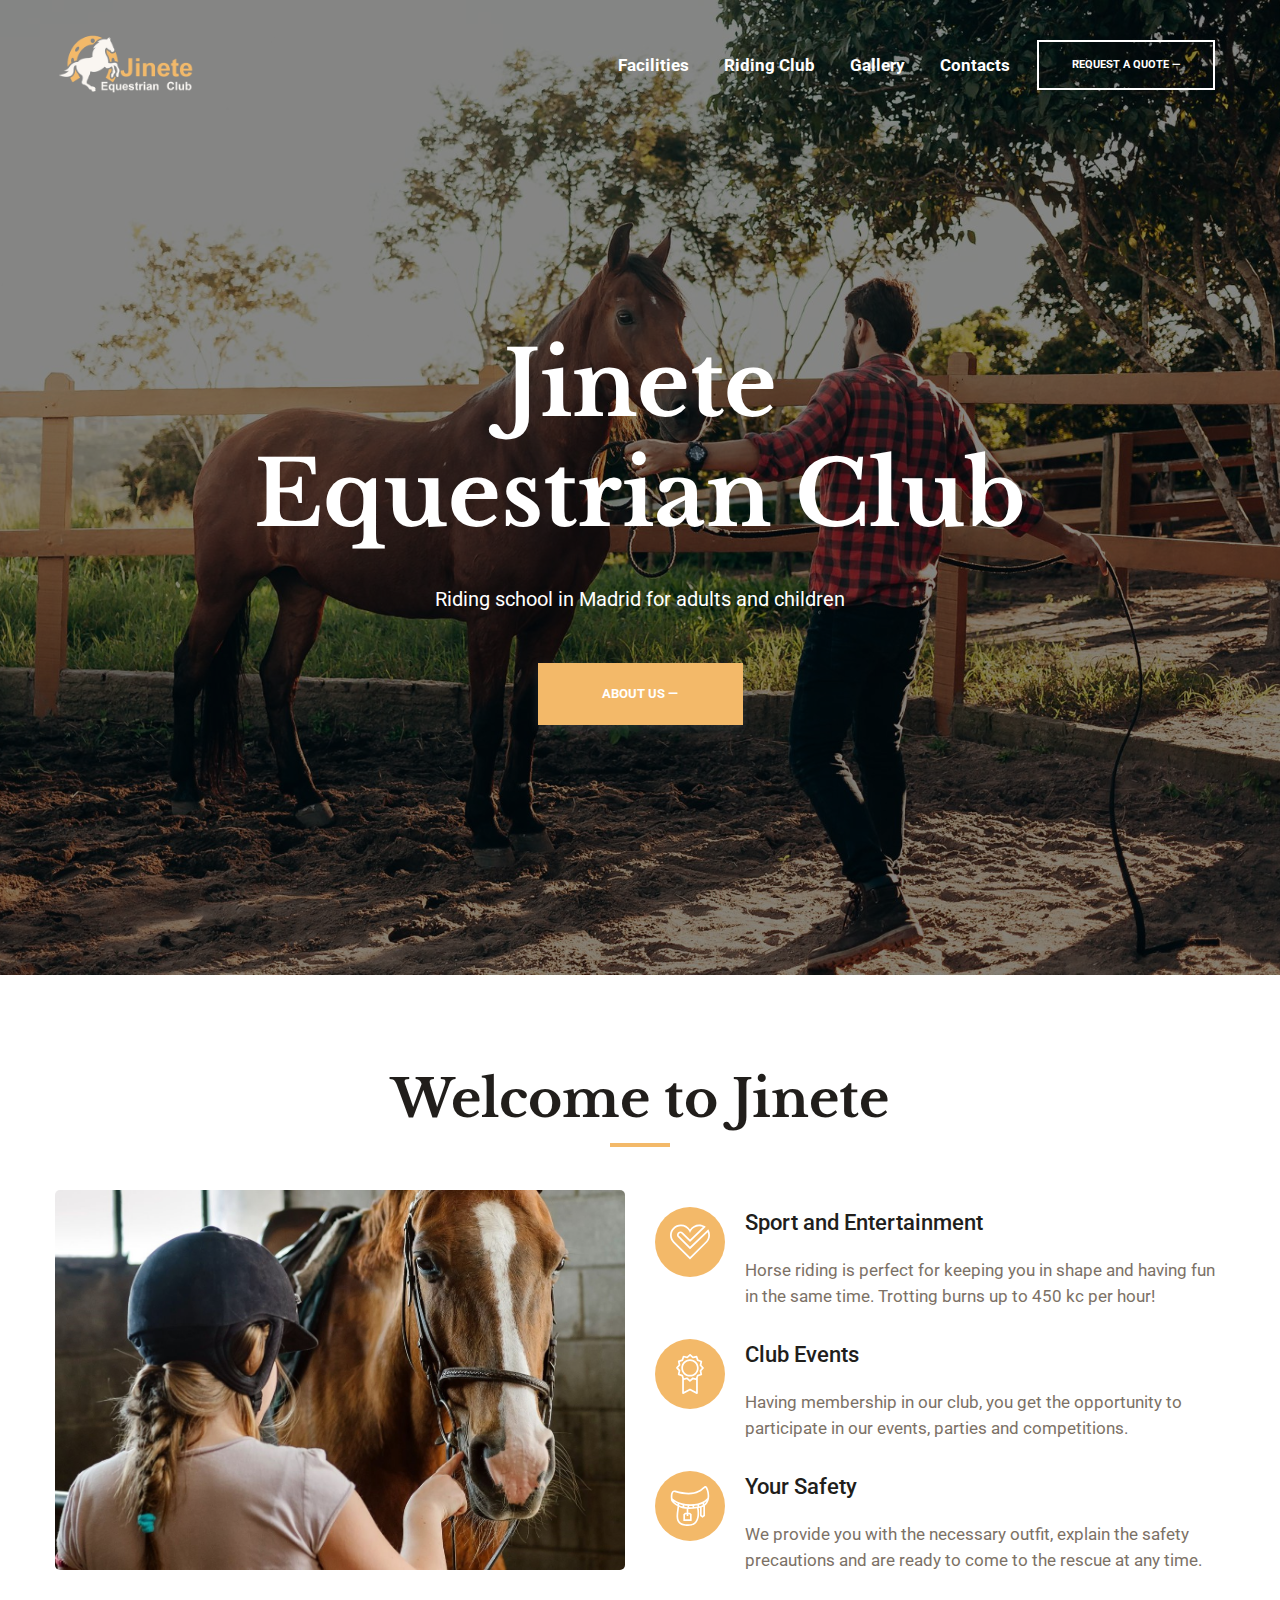
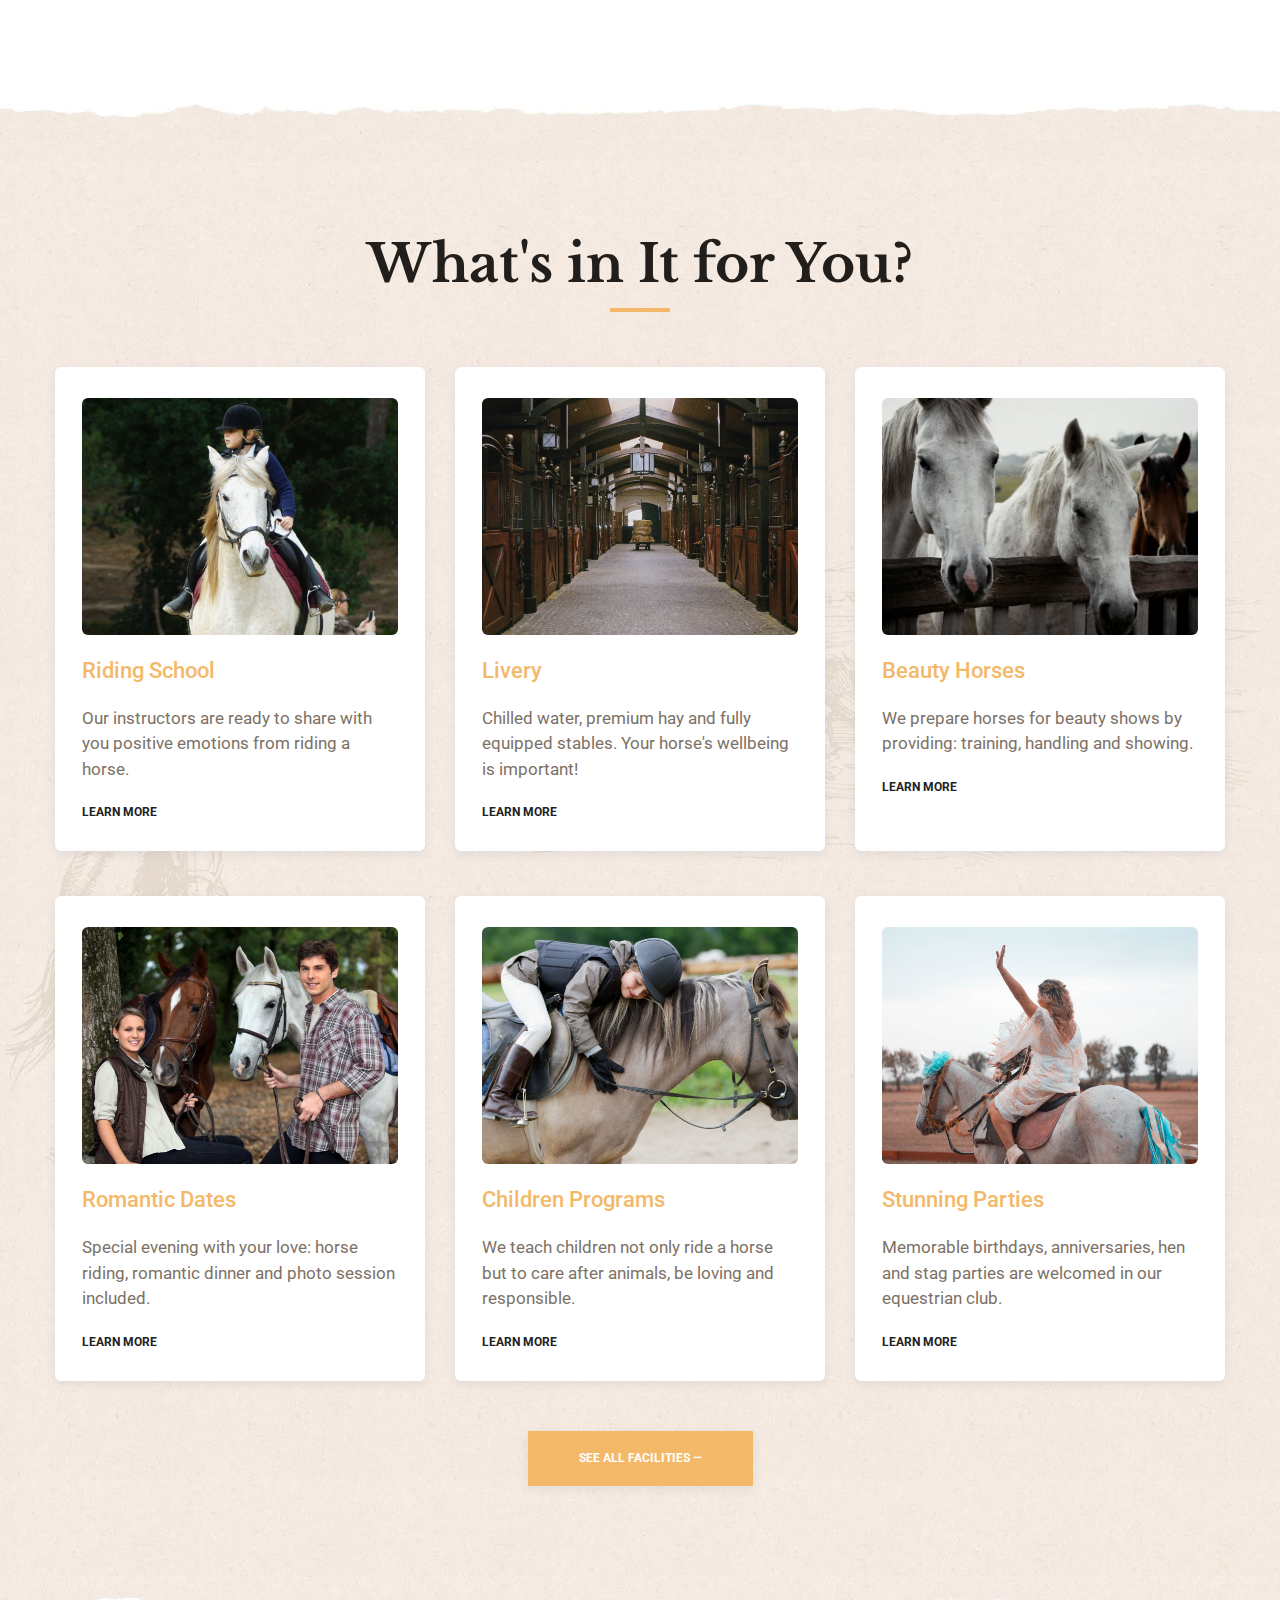
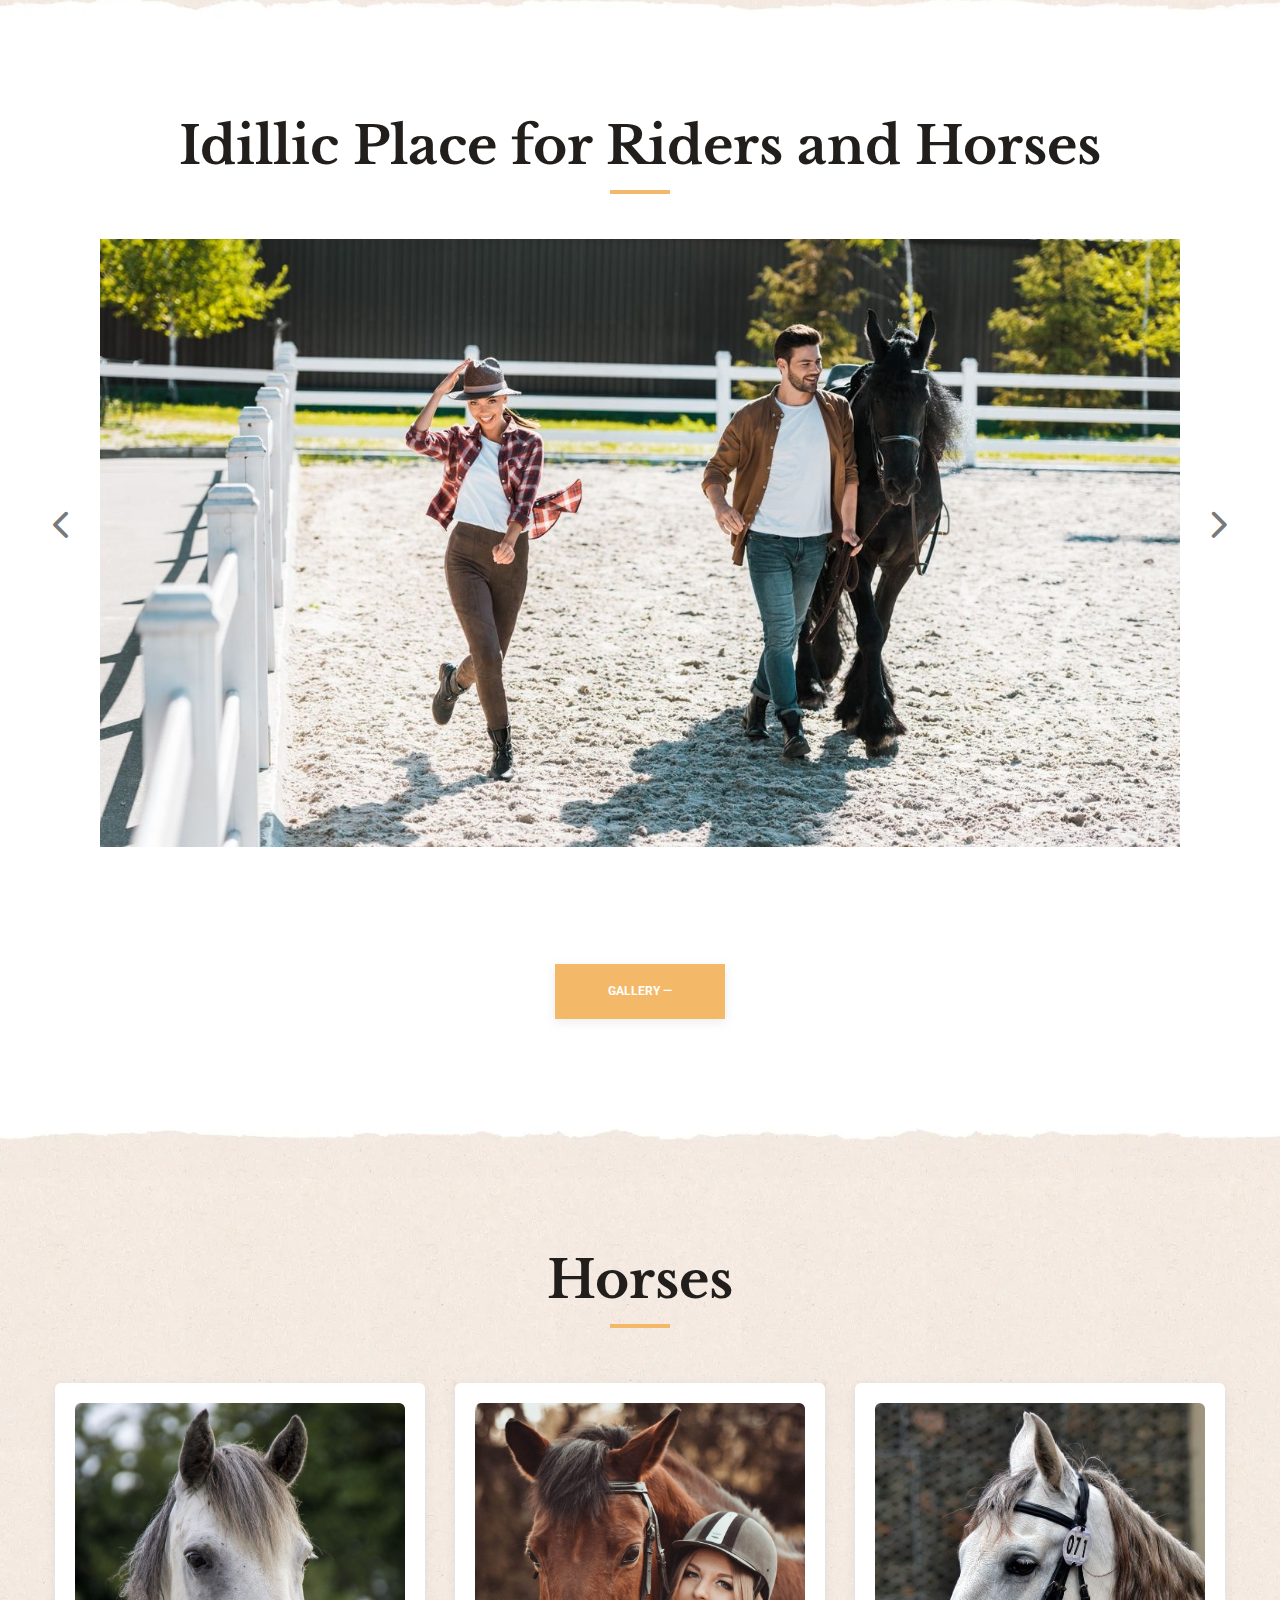
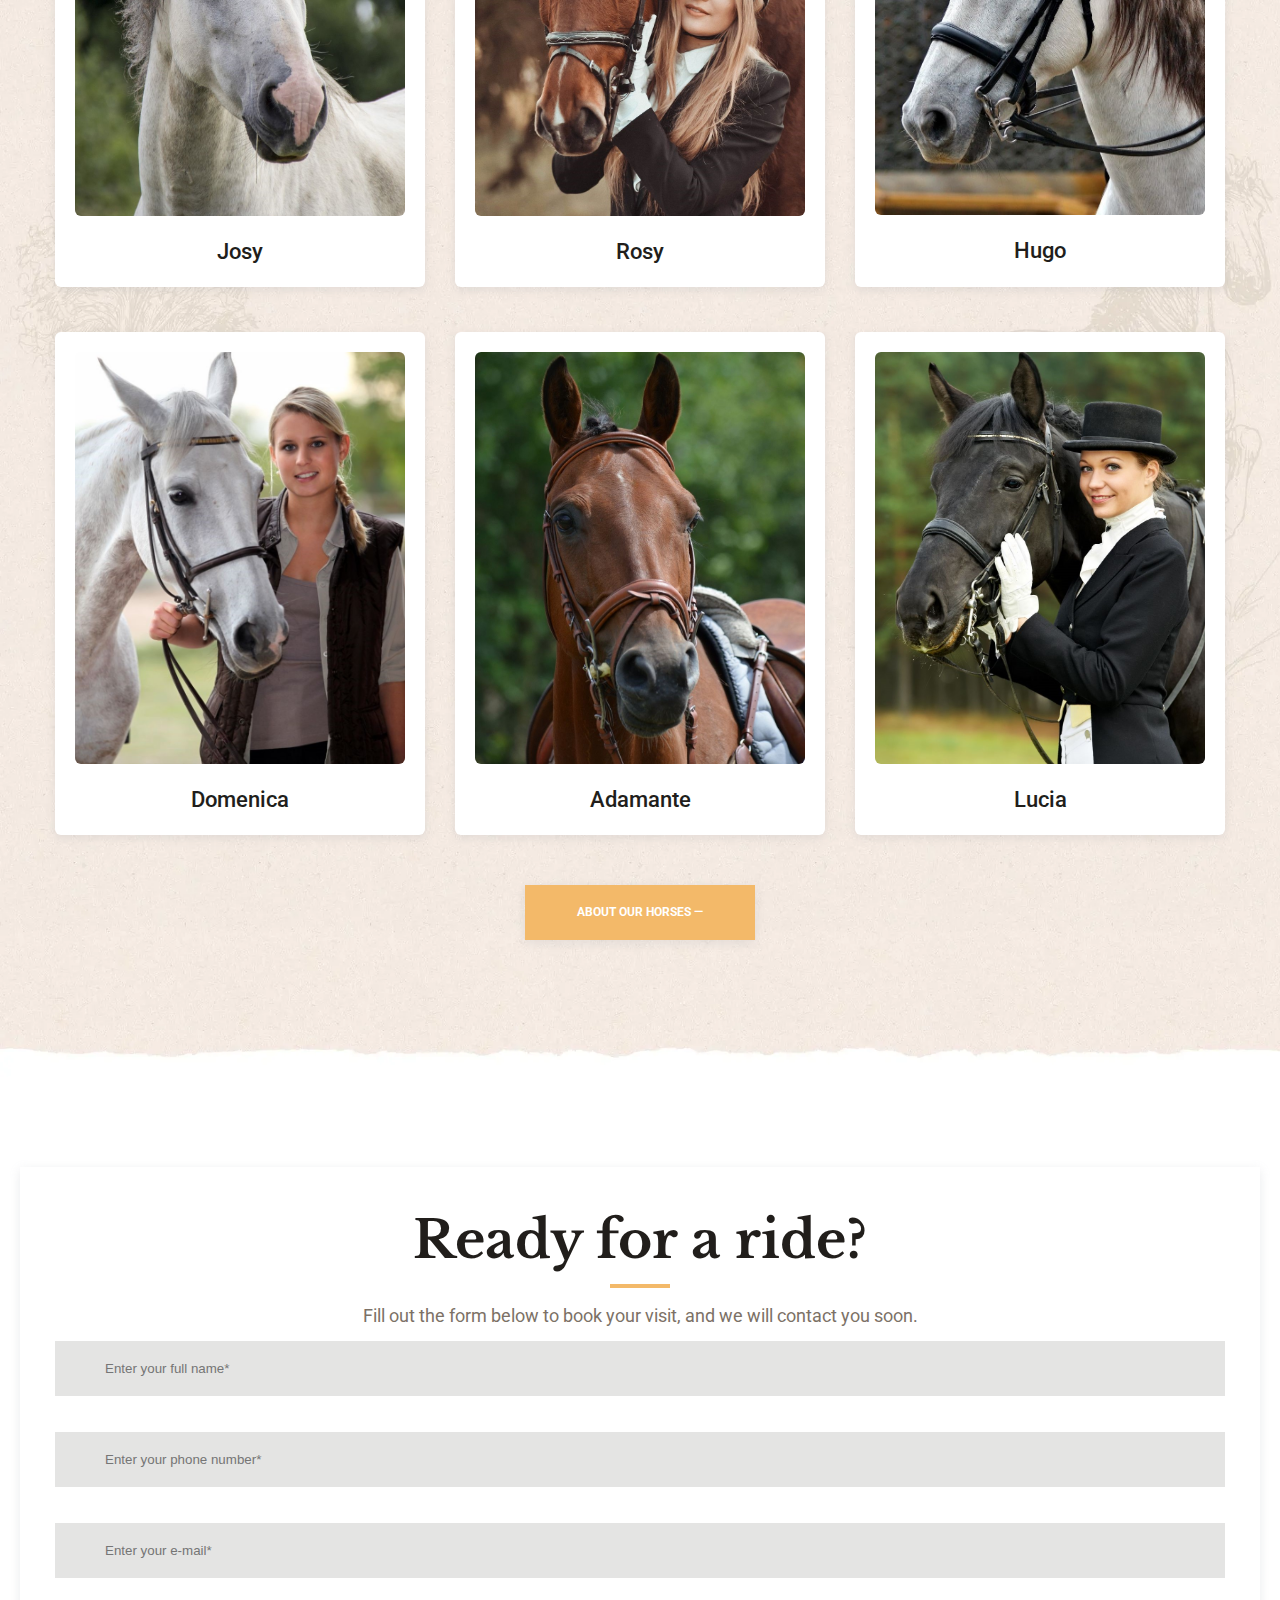
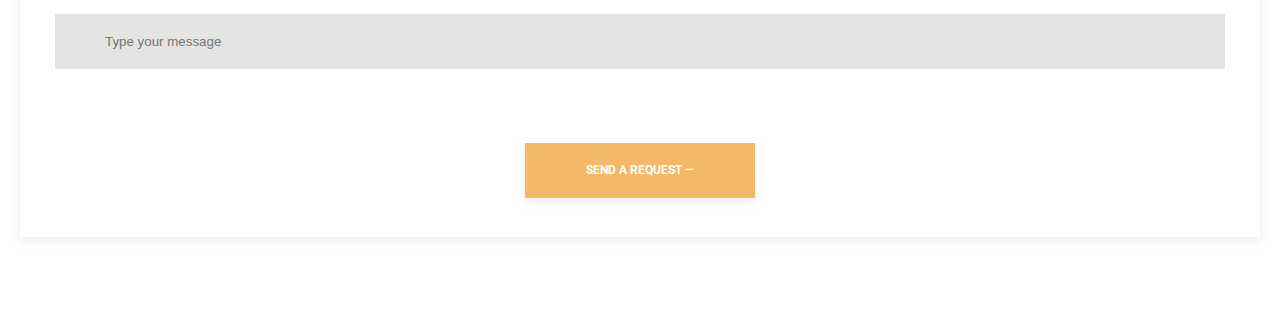
==== index.html @ d739a19e "Added contact form" ====
<!DOCTYPE html>
<html lang="en">
<head>
    <meta charset="UTF-8">
    <meta http-equiv="X-UA-Compatible" content="IE=edge">
    <meta name="viewport" content="width=device-width, initial-scale=1.0">
    <title>Equestrian Club</title>
    <link href="https://cdnjs.cloudflare.com/ajax/libs/font-awesome/6.2.0/css/all.min.css" 
  rel="stylesheet"  type='text/css'>
    <link rel="stylesheet" href="css/index.css">
</head>
<body>
    <!--Header-->
    <header>
        <div class="header__container">
            <div class="logo">
                <img src="img/header/logo.png" alt="Riding school logo">
            </div>
            <div class="burger">
                <div></div>
            </div>
            <nav class="menu-links">
                <a href="#" class="link-name">Facilities</a>
                <a href="#" class="link-name">Riding Club</a>
                <a href="#" class="link-name">Gallery</a>
                <a href="#" class="link-name">Contacts</a>
                <a href="#" class="link-button">REQUEST A QUOTE ―</a>
            </nav>
        </div>
        <div class="burger-links">
            <a href="#" class="link-name">Facilities</a>
            <a href="#" class="link-name">Riding Club</a>
            <a href="#" class="link-name">Gallery</a>
            <a href="#" class="link-name">Contacts</a>
            <a href="#" class="link-button">REQUEST A QUOTE </a>
        </div>

        <section class="page__cover">
            <div class="page__content">
                <h1 class="page__heading">
                    Jinete<br>Equestrian Club
                </h1>
                <p class="page__description">
                    Riding school in Madrid for adults and children
                </p>
                <a href="#about-us" class="page__button header_button">About us ―</a>
            </div>
        </section>
    </header>
    
    <main>
        <!--About us-->
        <section class="about page_section" id="about-us">
            <div class="about__container">
                <h2 class="section_heading">
                    Welcome to Jinete
                </h2>
                <div class="section-line"></div>
                <div class="section_content">
                    <div class="about_illustration">
                        <img src="img/about/girl-with-horse.jpg" alt="A girl touching a horse">
                    </div>
                    <div class="about_description">
                        <div class="about_description-item">
                            <div class="about_description-icon_container">
                                <div class="about_description-icon">
                                    <img class="icon-image" src="img/about/sport-icon.svg">
                                </div>
                            </div>
                            <div class="about_description-text">
                                <h3 class="about_description-itemheading">
                                    Sport and Entertainment
                                </h3>
                                <p class="about_description-itemcontent">
                                    Horse riding is perfect for keeping you in shape and having fun in the same time. Trotting burns up to 450 kc per hour!
                                </p>
                            </div>
                        </div>
                        <div class="about_description-item">
                            <div class="about_description-icon_container">
                                <div class="about_description-icon">
                                    <img class="icon-image" src="img/about/club-icon.svg">
                                </div>
                            </div>
                            <div class="about_description-text">
                                <h3 class="about_description-itemheading">
                                    Club Events
                                </h3>
                                <p class="about_description-itemcontent">
                                    Having membership in our club, you get the opportunity to participate in our events, parties and competitions.
                                </p>
                            </div>
                        </div>
                        <div class="about_description-item">
                            <div class="about_description-icon_container">
                                <div class="about_description-icon">
                                    <img class="icon-image" src="img/about/safety-icon.svg">
                                </div>
                            </div>
                            <div class="about_description-text">
                                <h3 class="about_description-itemheading">
                                    Your Safety
                                </h3>
                                <p class="about_description-itemcontent">
                                    We provide you with the necessary outfit, explain the safety precautions and are ready to come to the rescue at any time. 
                                </p>
                            </div>
                        </div>
                    </div>
                </div>
            </div>
        </section>

        <!--Facilities-->
        <div>
            <img src="img/facilities/upper-part.webp" alt="Background">
        </div>
        <section class="facilities page_section">            
            <div class="facilities__container">
                <h2 class="section_heading">
                    What's in It for You?
                </h2>
                <div class="section-line"></div>
                <div class="facilities__cards-gallery">
                    <div class="facilities__cards-gallery-card">
                        <div class="facilities__illustration-container">
                            <img class="facilities__card-illustration" src="img/facilities/riding-school-3x4.jpg" alt="A girl riding a white horse">
                        </div>
                        <h3 class="facilities__card-heading">
                            Riding School
                        </h3>
                        <p class="facilities__card-description">
                            Our instructors are ready to share with you positive emotions from riding a horse.
                        </p>
                        <a href="#" class="facilities__link">
                            LEARN MORE
                        </a>
                    </div>
                    <div class="facilities__cards-gallery-card">
                        <div class="facilities__illustration-container">
                            <img class="facilities__card-illustration" src="img/facilities/Livery-3x4.jpg" alt="A photo of horses stables">
                        </div>
                        <h3 class="facilities__card-heading">
                            Livery
                        </h3>
                        <p class="facilities__card-description">
                            Chilled water, premium hay and fully equipped stables. Your horse's wellbeing is important!
                        </p>
                        <a href="#" class="facilities__link">
                            LEARN MORE
                        </a>
                    </div>
                    <div class="facilities__cards-gallery-card">
                        <div class="facilities__illustration-container">
                            <img class="facilities__card-illustration" src="img/facilities/beauty-horses-3x4.jpg" alt="A photo of two white horses">
                        </div>
                        <h3 class="facilities__card-heading">
                            Beauty Horses
                        </h3>
                        <p class="facilities__card-description">
                            We prepare horses for beauty shows by providing: training, handling and showing.
                        </p>
                        <a href="#" class="facilities__link">
                            LEARN MORE
                        </a>
                    </div>
                    <div class="facilities__cards-gallery-card">
                        <div class="facilities__illustration-container">
                            <img class="facilities__card-illustration" src="img/facilities/romantic-dates-3x4.jpg" alt="A young couple with two horses">
                        </div>
                        <h3 class="facilities__card-heading">
                            Romantic Dates
                        </h3>
                        <p class="facilities__card-description">
                            Special evening with your love: horse riding, romantic dinner and photo session included.
                        </p>
                        <a href="#" class="facilities__link">
                            LEARN MORE
                        </a>
                    </div>
                    <div class="facilities__cards-gallery-card">
                        <div class="facilities__illustration-container">
                            <img class="facilities__card-illustration" src="img/facilities/children-programs-3x4.jpg" alt="A girl hugging a horse while riding">
                        </div>
                        <h3 class="facilities__card-heading">
                            Children Programs
                        </h3>
                        <p class="facilities__card-description">
                            We teach children not only ride a horse but to care after animals, be loving and responsible.
                        </p>
                        <a href="#" class="facilities__link">
                            LEARN MORE
                        </a>
                    </div>
                    <div class="facilities__cards-gallery-card">
                        <div class="facilities__illustration-container">
                            <img class="facilities__card-illustration" src="img/facilities/stunning-parties-3x4.jpg" alt="A girl riding a white horse">
                        </div>
                        <h3 class="facilities__card-heading">
                            Stunning Parties
                        </h3>
                        <p class="facilities__card-description">
                            Memorable birthdays, anniversaries, hen and stag parties are welcomed in our equestrian club.
                        </p>
                        <a href="#" class="facilities__link">
                            LEARN MORE
                        </a>
                    </div>
                </div>
                <a href="#" class="page__button facilities_button">See all facilities ―</a>
            </div>            
        </section>
        <div>
            <img src="img/facilities/lower-part.webp" alt="Background">
        </div>

        <!--Gallery-->
        <section class="gallery page_section">
            <div class="gallery__container">
                <h2 class="section_heading">
                    Idillic Place for Riders and Horses
                </h2>
                <div class="section-line"></div>
                <div class="gallery__photos-container">
                    <div class="gallery__photos">
                        <button class="btn btn-prev">
                            <i class="fa-solid fa-chevron-left"></i>
                        </button>
                        <button class="btn btn-next">
                            <i class="fa-solid fa-chevron-right"></i>
                        </button>
                        <div class="gallary-img active">
                            <img src="img/gallery/riders-gallery-1.jpg" alt="Happy horseriders">
                        </div>
                        <div class="gallary-img">
                            <img src="img/gallery/riders-gallery-2.jpg" alt="Happy horseriders">
                        </div>
                        <div class="gallary-img">
                            <img src="img/gallery/riders-gallery-3.jpg" alt="Happy horseriders">
                        </div>
                        <div class="gallary-img">
                            <img src="img/gallery/riders-gallery-4.jpg" alt="Happy horseriders">
                        </div>
                        <div class="gallary-img">
                            <img src="img/gallery/riders-gallery-5.jpg" alt="Happy horseriders">
                        </div>
                        <div class="gallary-img">
                            <img src="img/gallery/riders-gallery-6.jpg" alt="Happy horseriders">
                        </div>
                    </div>
                </div>                
            </div>
            <a href="#" class="page__button gallery_button">Gallery ―</a>
        </section>

        <!--Horses-->
        <div>
            <img src="img/horses/upper-part.webp" alt="Background">
        </div>
        <section class="horses page_section">
            <div class="horses__container">
                <h2 class="section_heading">
                    Horses
                </h2>
                <div class="section-line"></div>
                <div class="horses__cards-gallery">
                    <div class="horses__cards-gallery-card">
                        <a href="#">
                            <img class="horses__card-illustration" src="img/horses/Josy.jpg" alt="A photo of a white horse">
                        </a>
                        <h3 class="horses__card-heading">
                            Josy
                        </h3>
                    </div>
                    <div class="horses__cards-gallery-card">
                        <a href="#">
                            <img class="horses__card-illustration" src="img/horses/Rosy.jpg" alt="A photo of a brown horse and a girl">
                        </a>
                        <h3 class="horses__card-heading">
                            Rosy
                        </h3>
                    </div>
                    <div class="horses__cards-gallery-card">
                        <a href="#">
                            <img class="horses__card-illustration" src="img/horses/Hugo.jpg" alt="A photo of a white horse">
                        </a>
                        <h3 class="horses__card-heading">
                            Hugo
                        </h3>
                    </div>
                    <div class="horses__cards-gallery-card">
                        <a href="#">
                            <img class="horses__card-illustration" src="img/horses/Domenica.jpg" alt="A photo of a white horse and a woman">
                        </a>
                        <h3 class="horses__card-heading">
                            Domenica
                        </h3>
                    </div>
                    <div class="horses__cards-gallery-card">
                        <a href="#">
                            <img class="horses__card-illustration" src="img/horses/Adamante.jpg" alt="A photo of a brown horse">
                        </a>
                        <h3 class="horses__card-heading">
                            Adamante
                        </h3>
                    </div>
                    <div class="horses__cards-gallery-card">
                        <a href="#">
                            <img class="horses__card-illustration" src="img/horses/Lucia.jpg" alt="A photo of a black horse and a woman">
                        </a>
                        <h3 class="horses__card-heading">
                            Lucia
                        </h3>
                    </div>
                </div>
                <a href="#" class="page__button horses_button">
                    <p class="button-label">About our horses ―</p>
                    <div class="button-line"></div>
                </a>
            </div>
        </section>
        <div>
            <img src="img/horses/lower-part.webp" alt="Background">
        </div>

        <!--Contacts-->
        <section class="contacts page_section">
            <div class="contacts_form">
                <h2 class="section_heading">
                    Ready for a ride?
                </h2>
                <div class="section-line"></div>
                <p class="contacts_description">
                    Fill out the form below to book your visit, and we will contact you soon.
                </p>
                <!--https://formspree.io/f/xqkjzwqo-->
                <form class="contacts_contact-form" action="https://formspree.io/f/xeqdalyw" method="POST">
                    <input class="contact-input" type="text" name="name"
                        placeholder="Enter your full name*" required>
                    <input class="contact-input" type="tel" name="phone"
                        placeholder="Enter your phone number*" required>
                    <input class="contact-input" type="email" name="email"
                        placeholder="Enter your e-mail*" required>
                    <input class="contact-input contact-message" name="message"
                        type="text" placeholder="Type your message" required>
                    <p class="contact-status"></p>
                    <button class="page__button contacts_button" type="submit">
                        Send a request ―
                    </button>
                    <p class="contact-form-status"></p>
                </form>
            </div>
        </section>
    </main>

    <!--Footer-->
    <footer>

    </footer>

    <script src="script/header-burger.js"></script>
    <script src="script/gallery-slider.js"></script>
    <script src="script/contact-form.js"></script>
</body>
</html>
---- css/index.css ----
@import url(common.css);
@import url(header.css);
@import url(aboutus.css);
@import url(facilities.css);
@import url(gallery.css);
@import url(horses.css);
@import url(contacts.css);
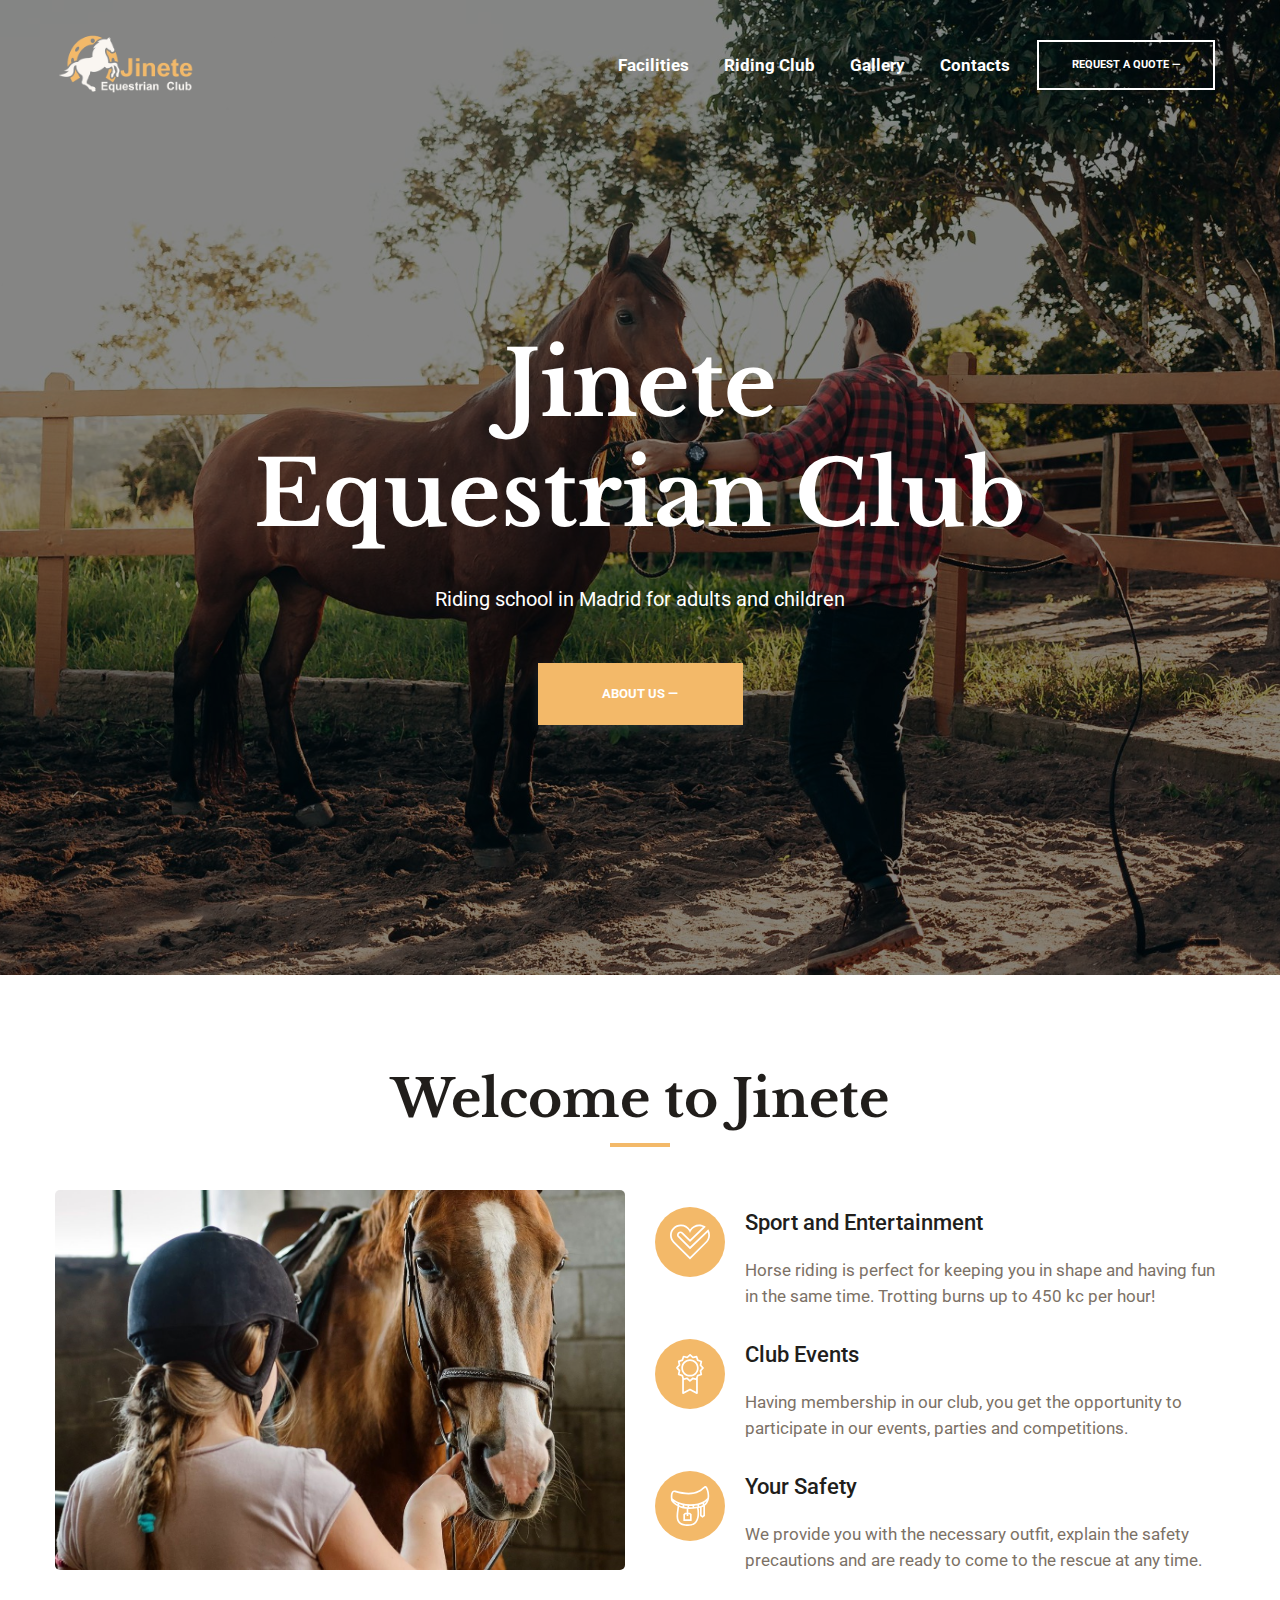
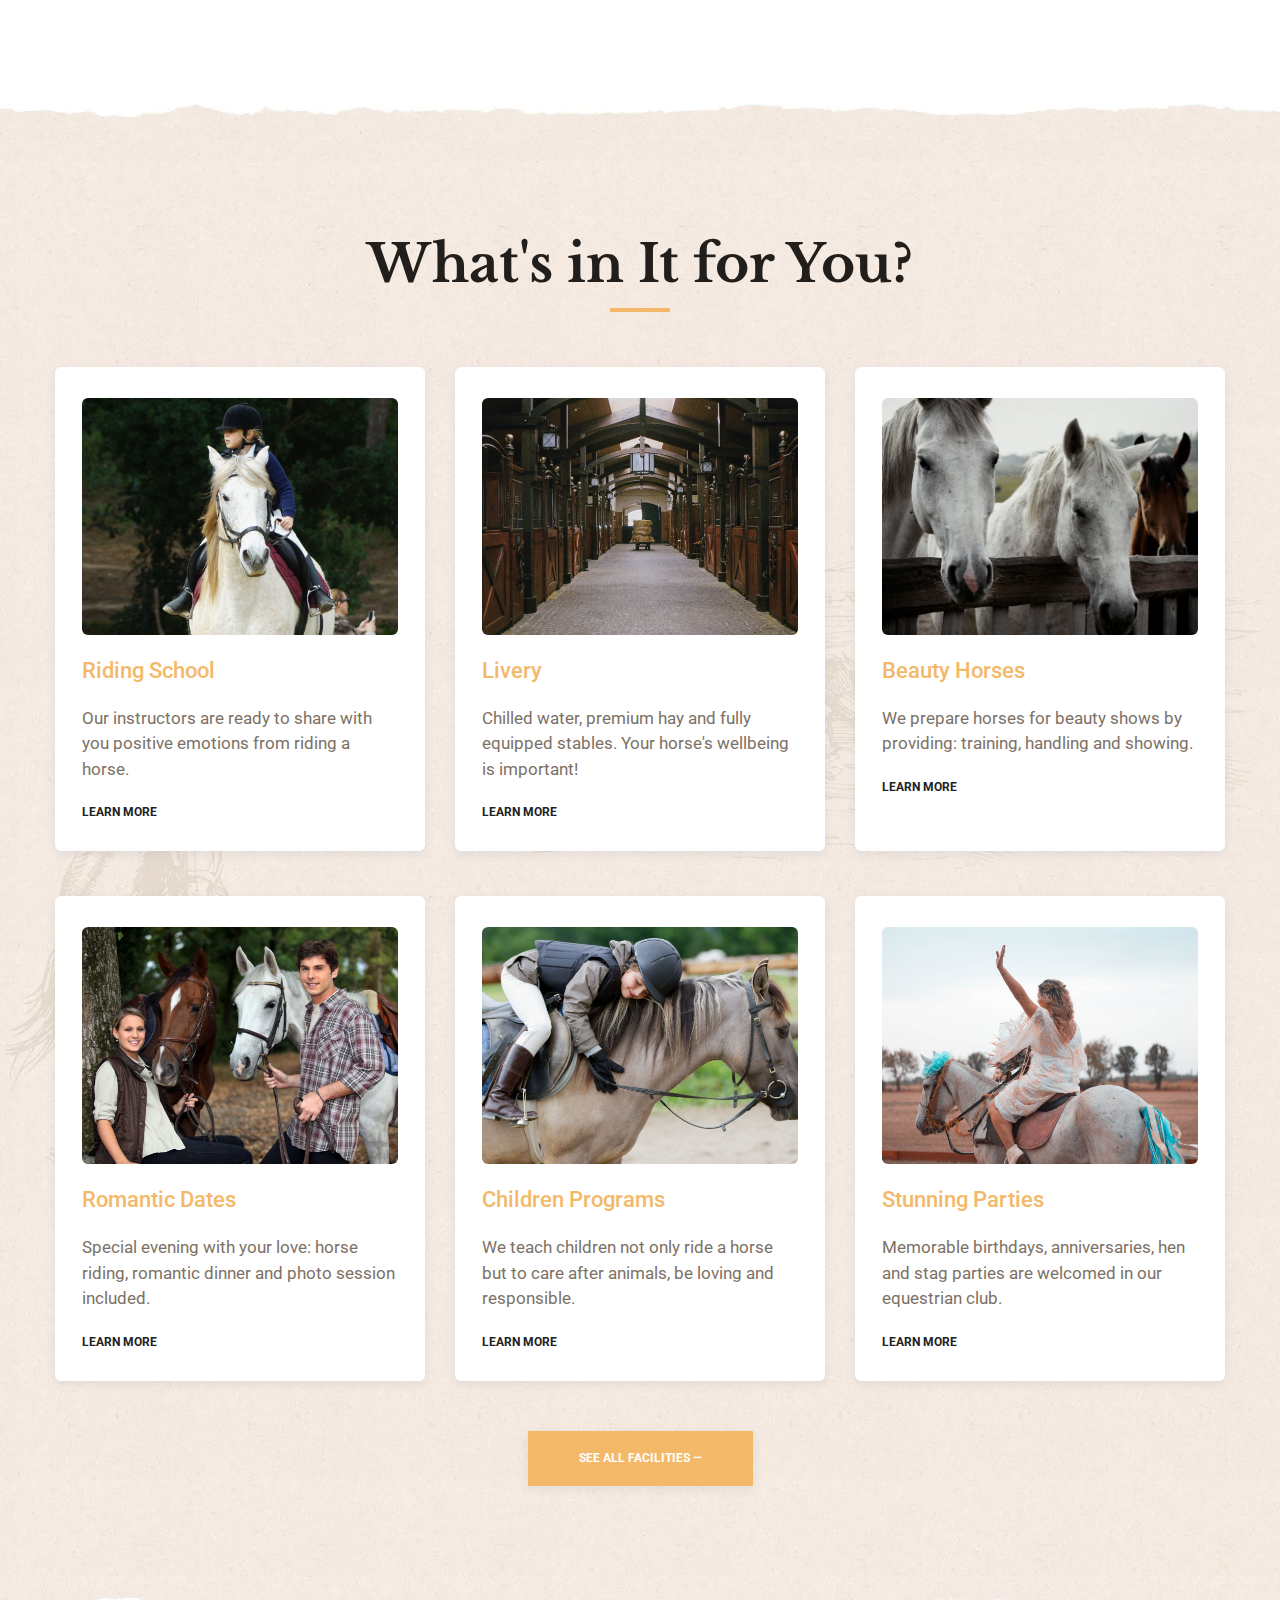
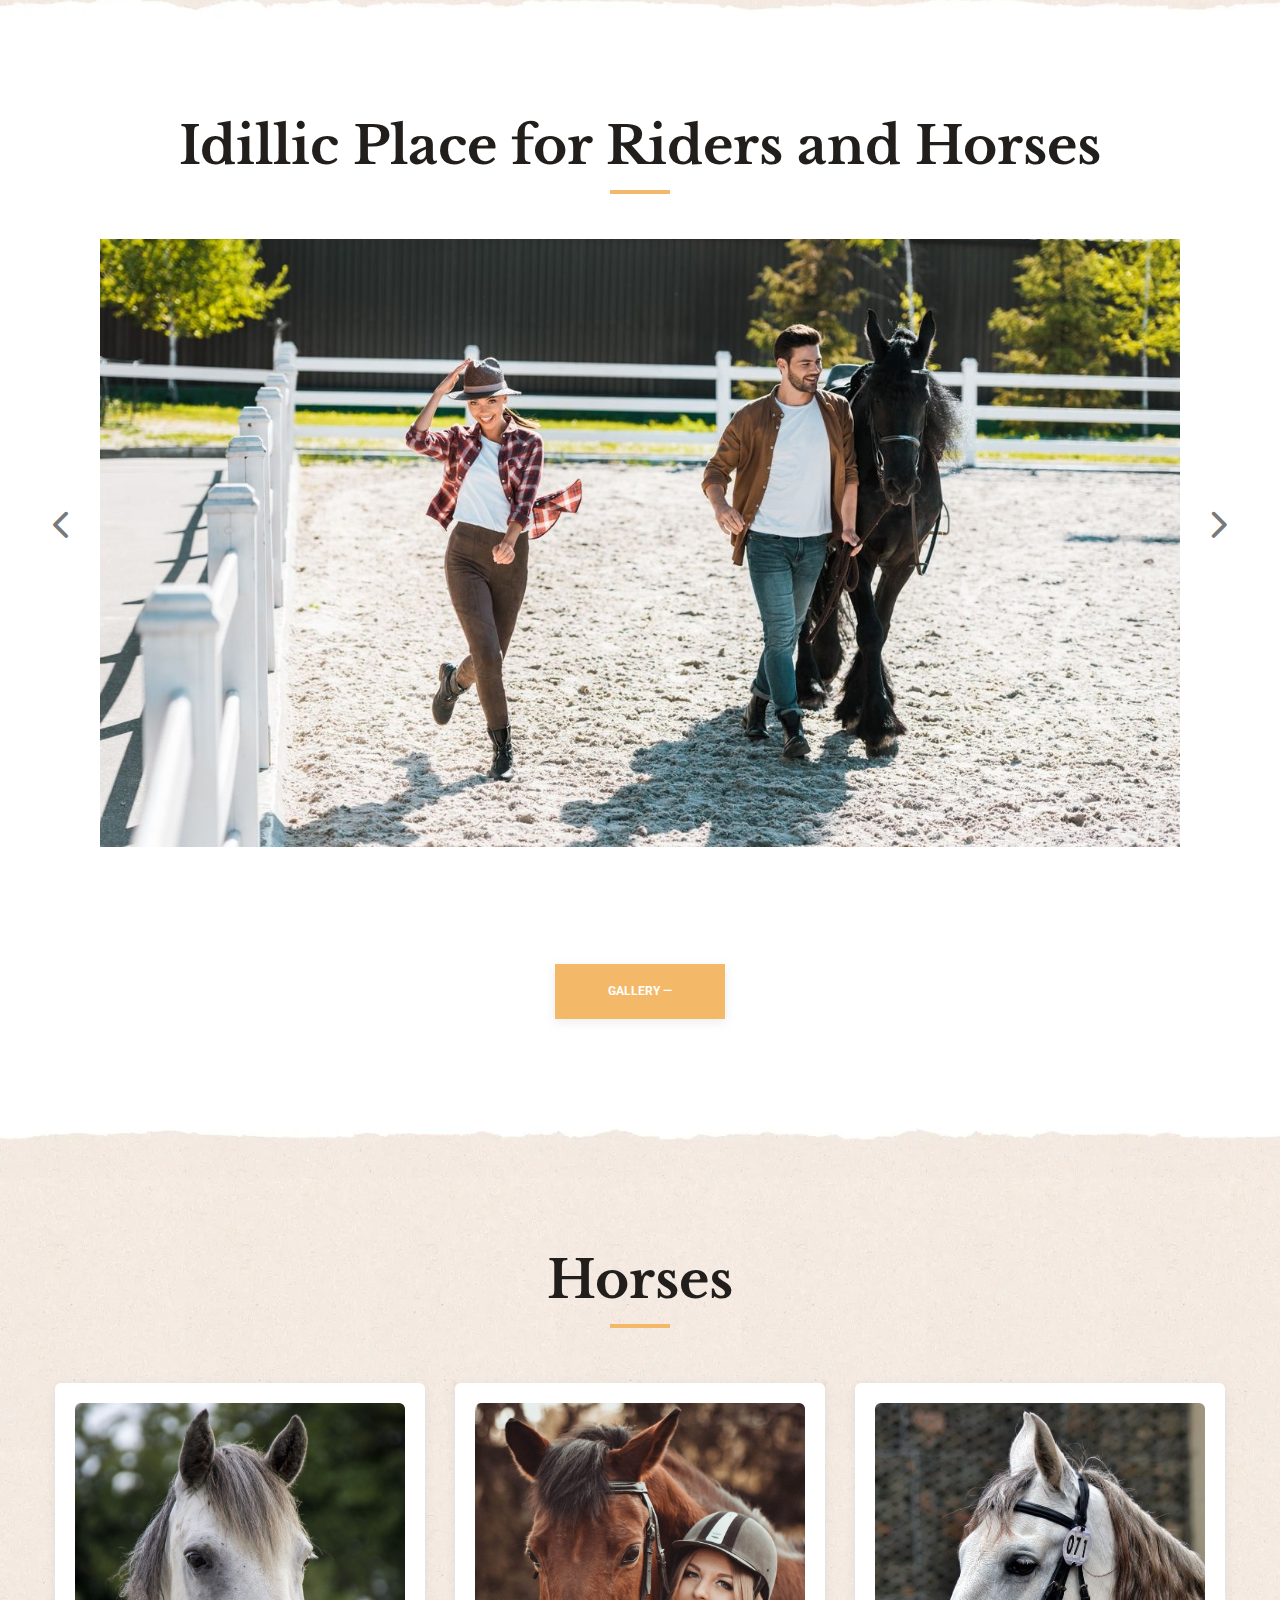
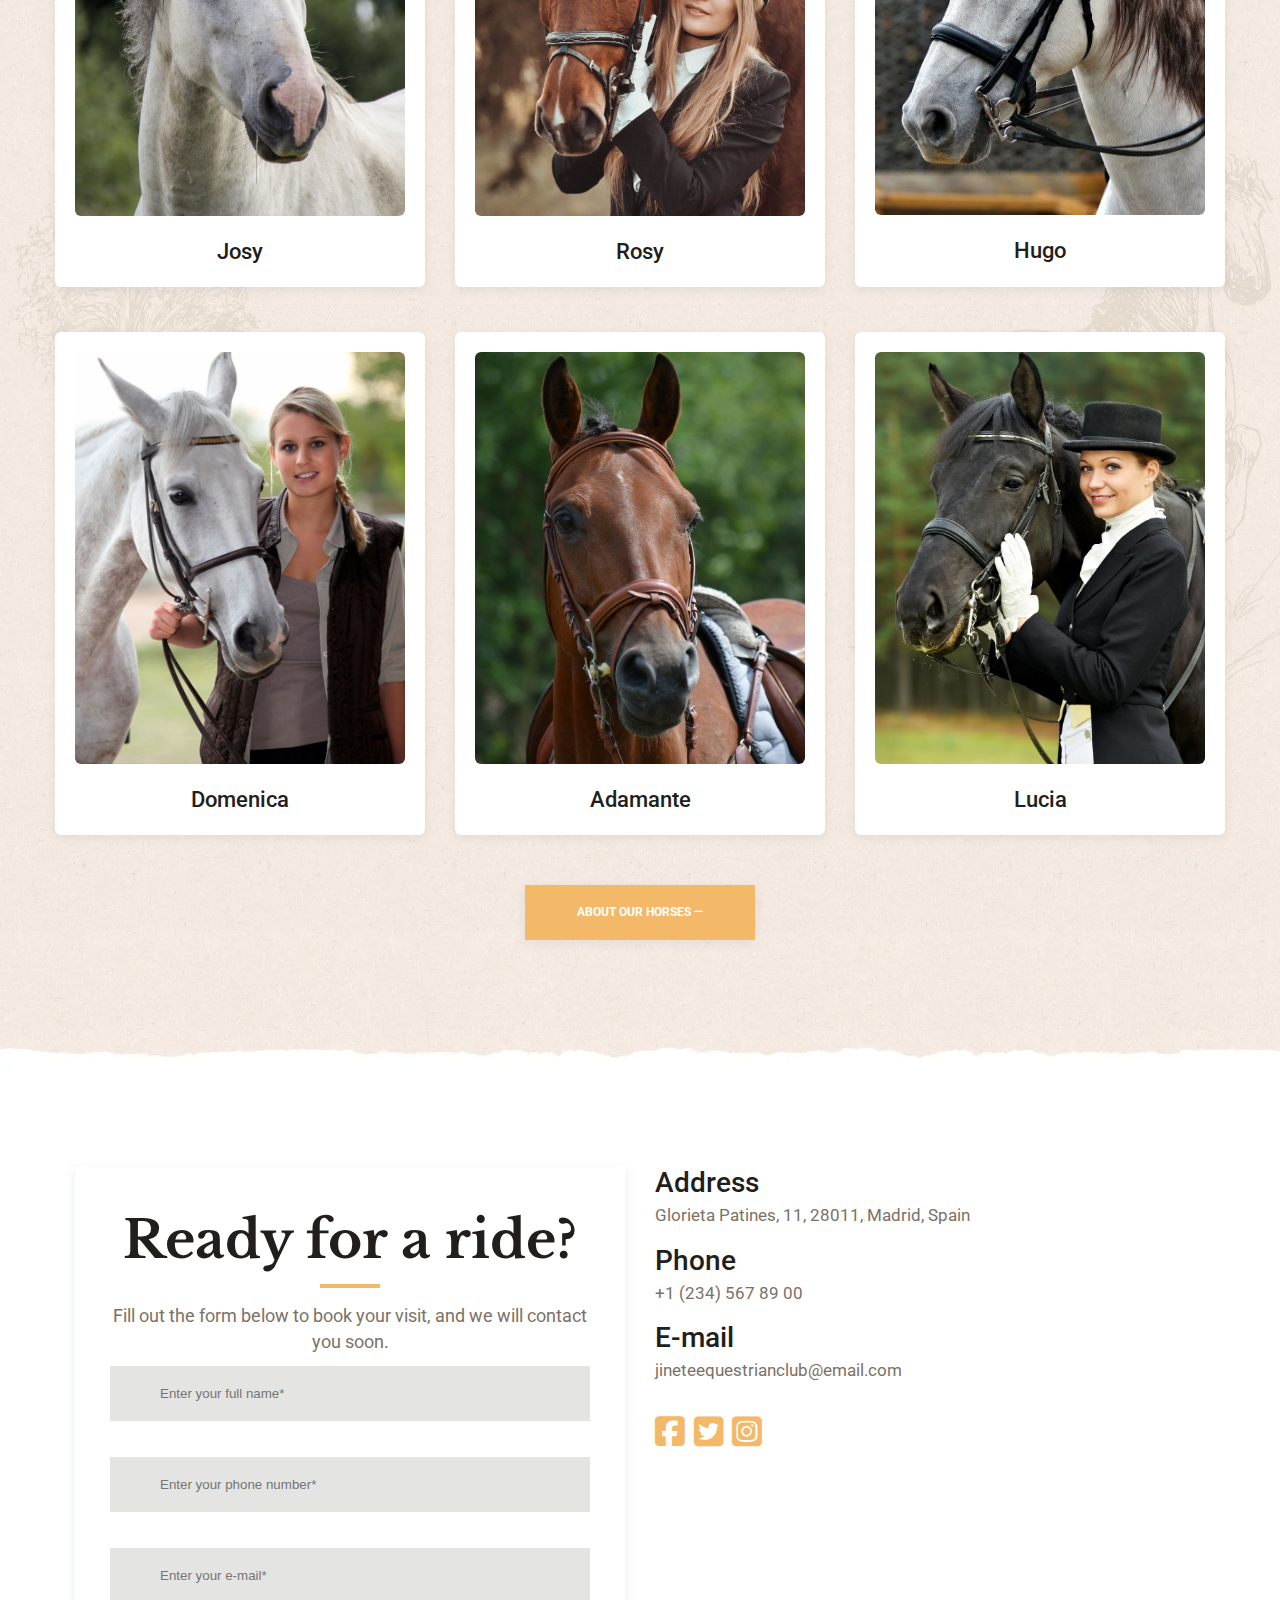
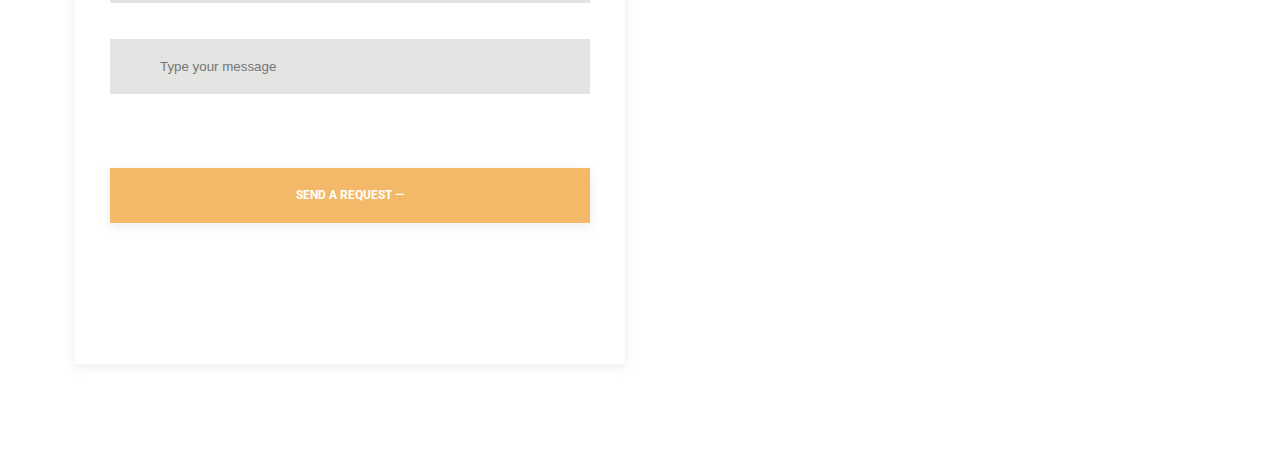
==== commit b0e600c9: "Added contact information" ====
--- a/index.html
+++ b/index.html
@@ -325,30 +325,66 @@
 
         <!--Contacts-->
         <section class="contacts page_section">
-            <div class="contacts_form">
-                <h2 class="section_heading">
-                    Ready for a ride?
-                </h2>
-                <div class="section-line"></div>
-                <p class="contacts_description">
-                    Fill out the form below to book your visit, and we will contact you soon.
-                </p>
-                <!--https://formspree.io/f/xqkjzwqo-->
-                <form class="contacts_contact-form" action="https://formspree.io/f/xeqdalyw" method="POST">
-                    <input class="contact-input" type="text" name="name"
-                        placeholder="Enter your full name*" required>
-                    <input class="contact-input" type="tel" name="phone"
-                        placeholder="Enter your phone number*" required>
-                    <input class="contact-input" type="email" name="email"
-                        placeholder="Enter your e-mail*" required>
-                    <input class="contact-input contact-message" name="message"
-                        type="text" placeholder="Type your message" required>
-                    <p class="contact-status"></p>
-                    <button class="page__button contacts_button" type="submit">
-                        Send a request ―
-                    </button>
-                    <p class="contact-form-status"></p>
-                </form>
+            <div class="contacts__container">
+                <div class="contacts_form">
+                    <h2 class="section_heading">
+                        Ready for a ride?
+                    </h2>
+                    <div class="section-line"></div>
+                    <p class="contacts_description">
+                        Fill out the form below to book your visit, and we will contact you soon.
+                    </p>
+                    <!--https://formspree.io/f/xqkjzwqo-->
+                    <form class="contacts_contact-form" action="https://formspree.io/f/xeqdalyw" method="POST">
+                        <input class="contact-input" type="text" name="name"
+                            placeholder="Enter your full name*" required>
+                        <input class="contact-input" type="tel" name="phone"
+                            placeholder="Enter your phone number*" required>
+                        <input class="contact-input" type="email" name="email"
+                            placeholder="Enter your e-mail*" required>
+                        <input class="contact-input contact-message" name="message"
+                            type="text" placeholder="Type your message" required>
+                        <p class="contact-status"></p>
+                        <button class="page__button contacts_button" type="submit">
+                            Send a request ―
+                        </button>
+                        <p class="contact-form-status"></p>
+                    </form>
+                </div>
+                <div class="contacts_information">
+                    <h3 class="contacts__card-heading">
+                        Address
+                    </h3>
+                    <p class="contact-link">
+                        Glorieta Patines, 11, 28011, Madrid, Spain
+                    </p>
+                    <h3 class="contacts__card-heading">
+                        Phone
+                    </h3>
+                    <p class="contact-link">
+                        <a class="contact-link" href="tel:+1 (234) 567 89 00">+1 (234) 567 89 00</a>
+                    </p>
+                    <h3 class="contacts__card-heading">
+                        E-mail
+                    </h3>
+                    <p class="contact-link">
+                        <a class="contact-link" href="mailto:jineteequestrianclub@email.com">jineteequestrianclub@email.com</a>
+                    </p>
+                    <div class="contacts_social-links">
+                        <a class="social-icon" href="">
+                            <i class="fa-brands fa-square-facebook"></i>
+                        </a>
+                        <a class="social-icon" href="">
+                            <i class="fa-brands fa-square-twitter"></i>
+                        </a>
+                        <a class="social-icon" href="">
+                            <i class="fa-brands fa-square-instagram"></i>
+                        </a>
+                    </div>
+                    <div class="contacts_map-container">
+                        <iframe class="contacts_map" src="https://www.google.com/maps/embed?pb=!1m18!1m12!1m3!1d3037.6279493817983!2d-3.7371489846040458!3d40.41709217936513!2m3!1f0!2f0!3f0!3m2!1i1024!2i768!4f13.1!3m3!1m2!1s0xd422805d8d69fdb%3A0x27dd503e12f35c65!2zR3RhLiBkZSBsb3MgTmV2ZXJvcywgMTEsIDI4MDExIE1hZHJpZCwg0JjRgdC_0LDQvdC40Y8!5e0!3m2!1sru!2sua!4v1663358345321!5m2!1sru!2sua" width="600" height="450" style="border:0;" allowfullscreen="" loading="lazy" referrerpolicy="no-referrer-when-downgrade"></iframe>
+                    </div>
+                </div>
             </div>
         </section>
     </main>
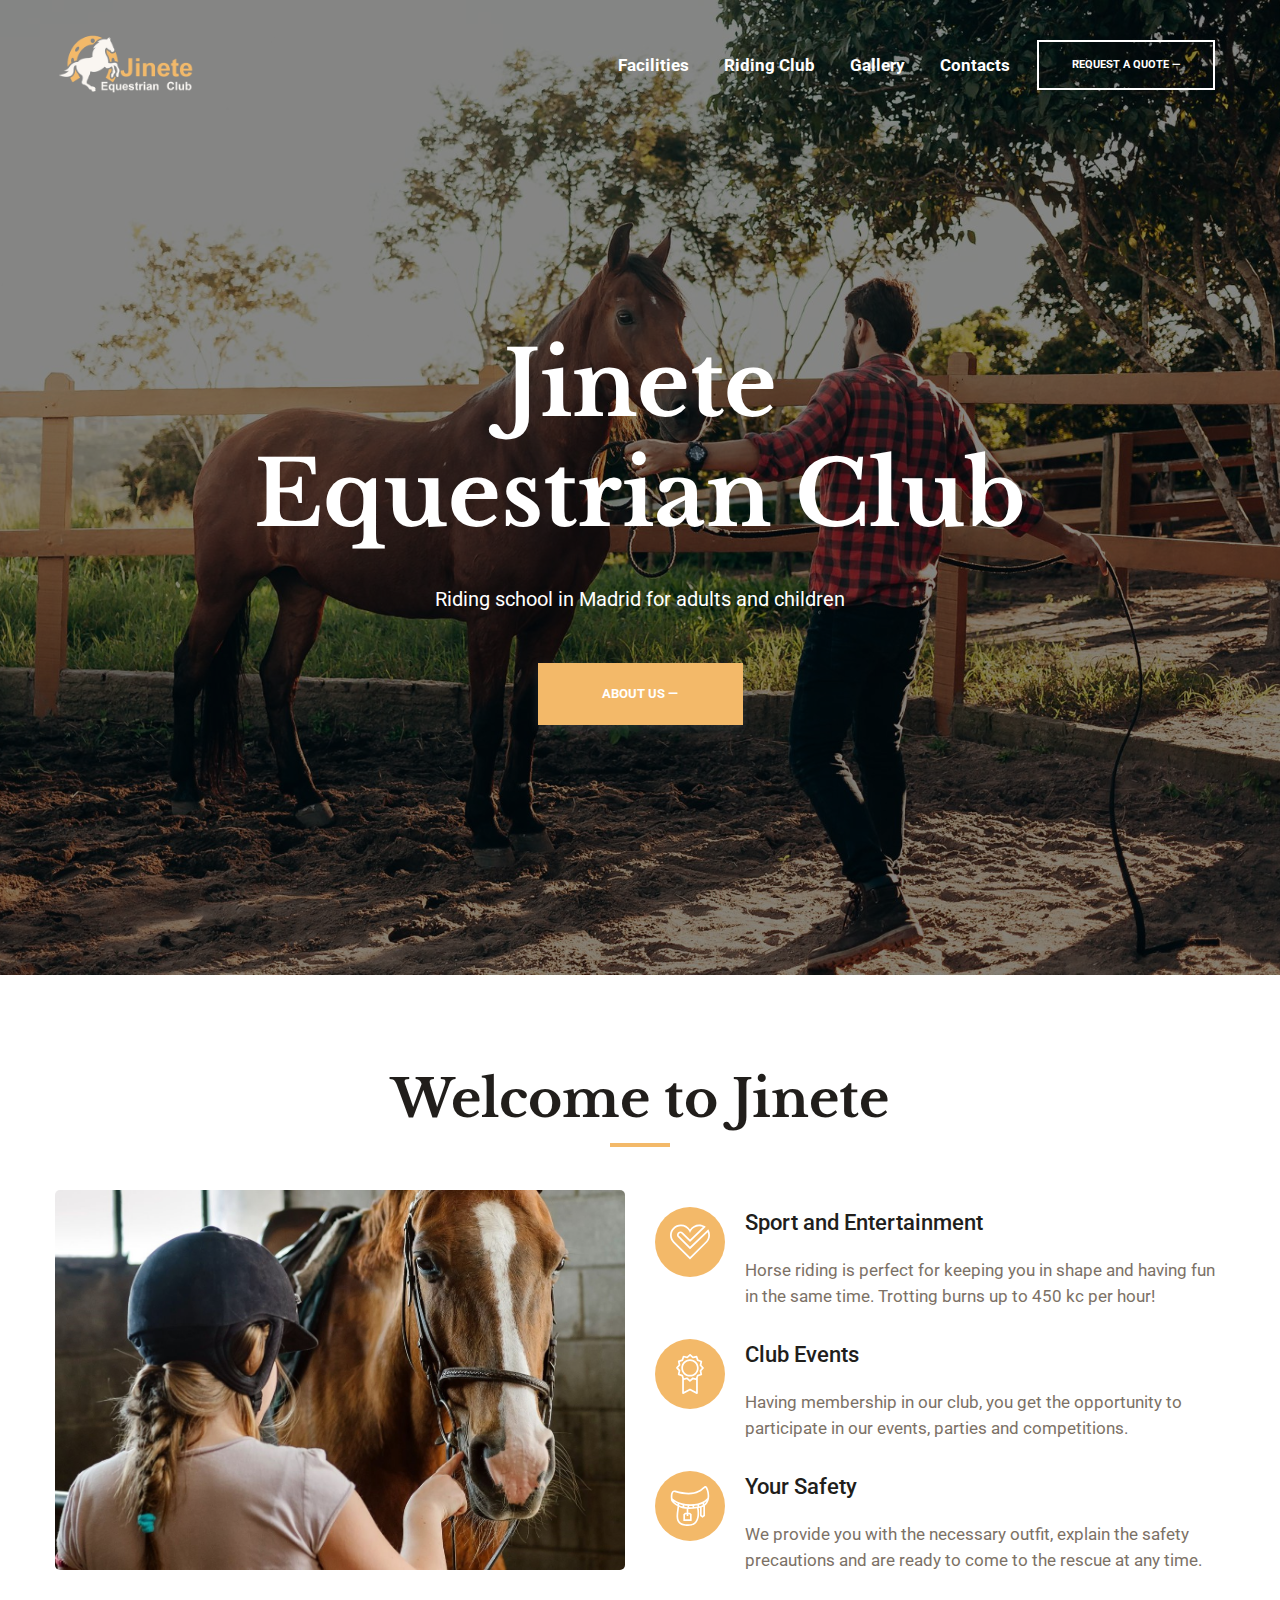
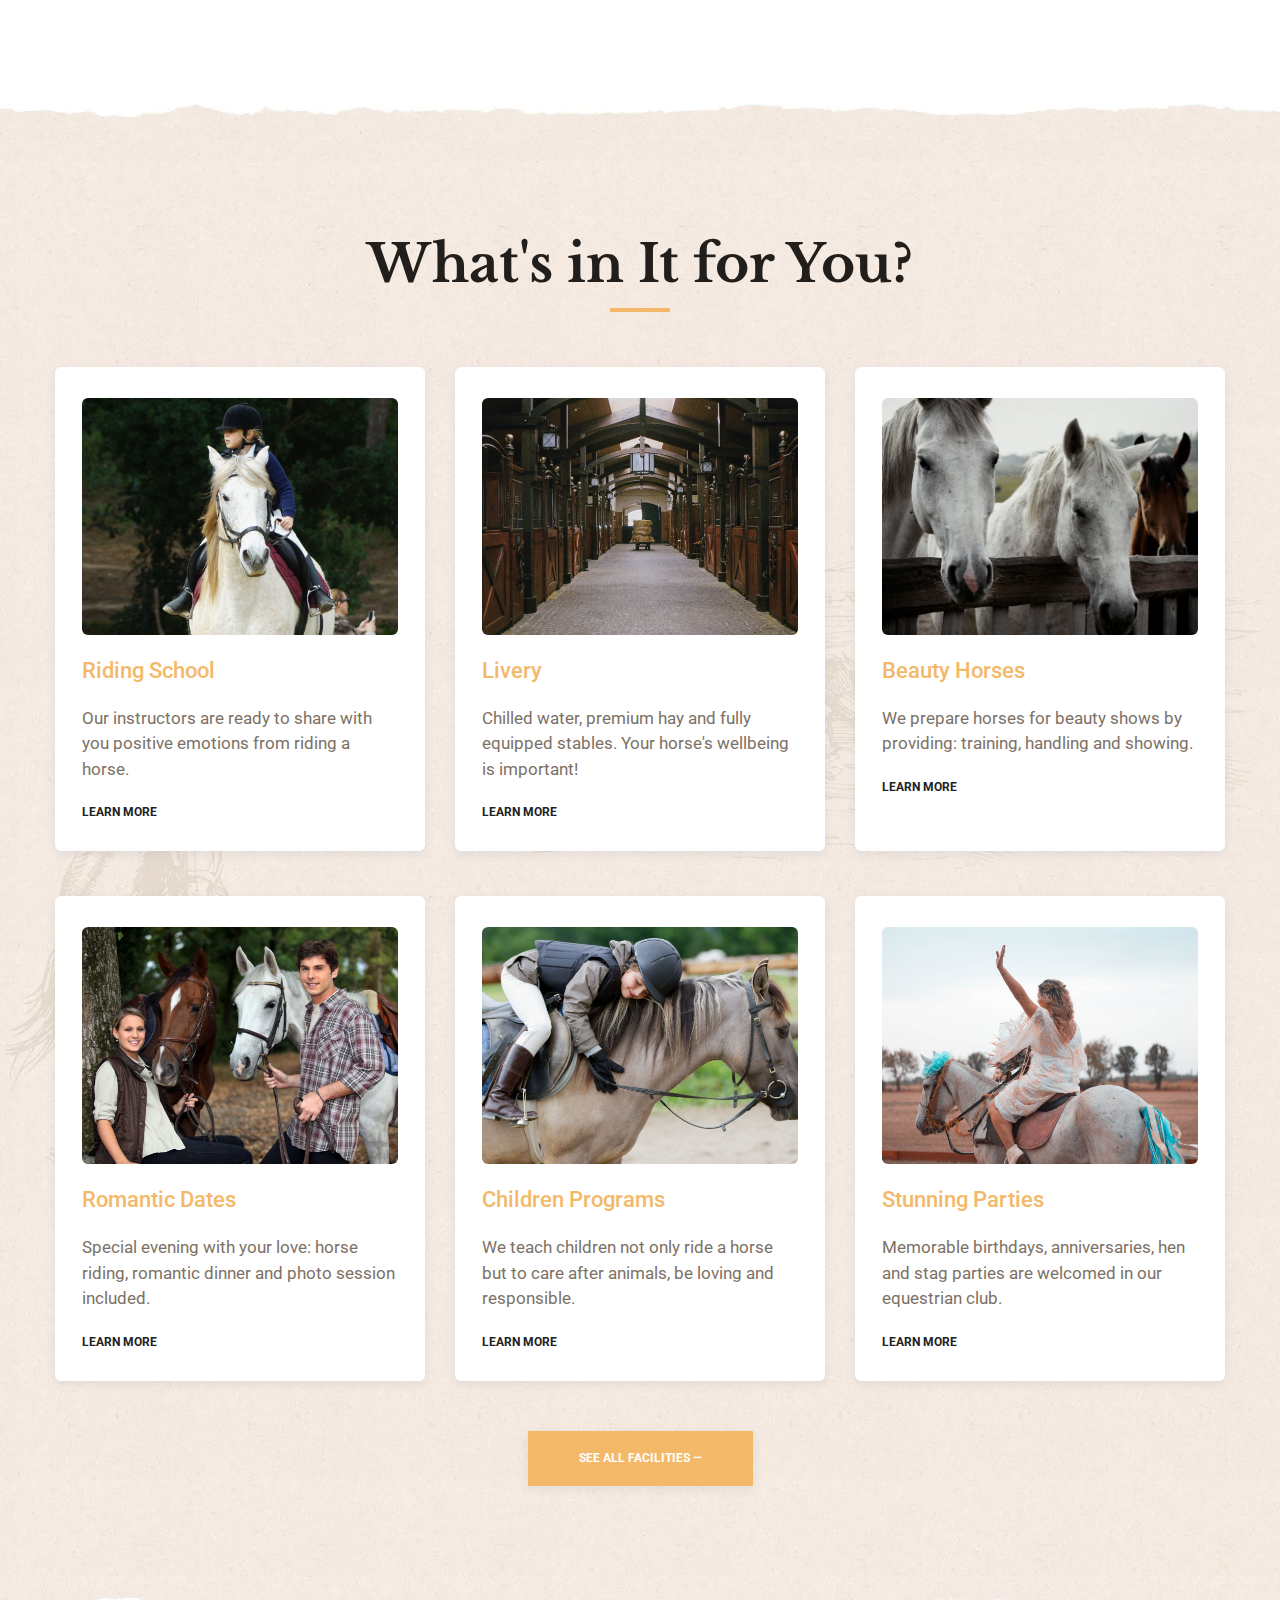
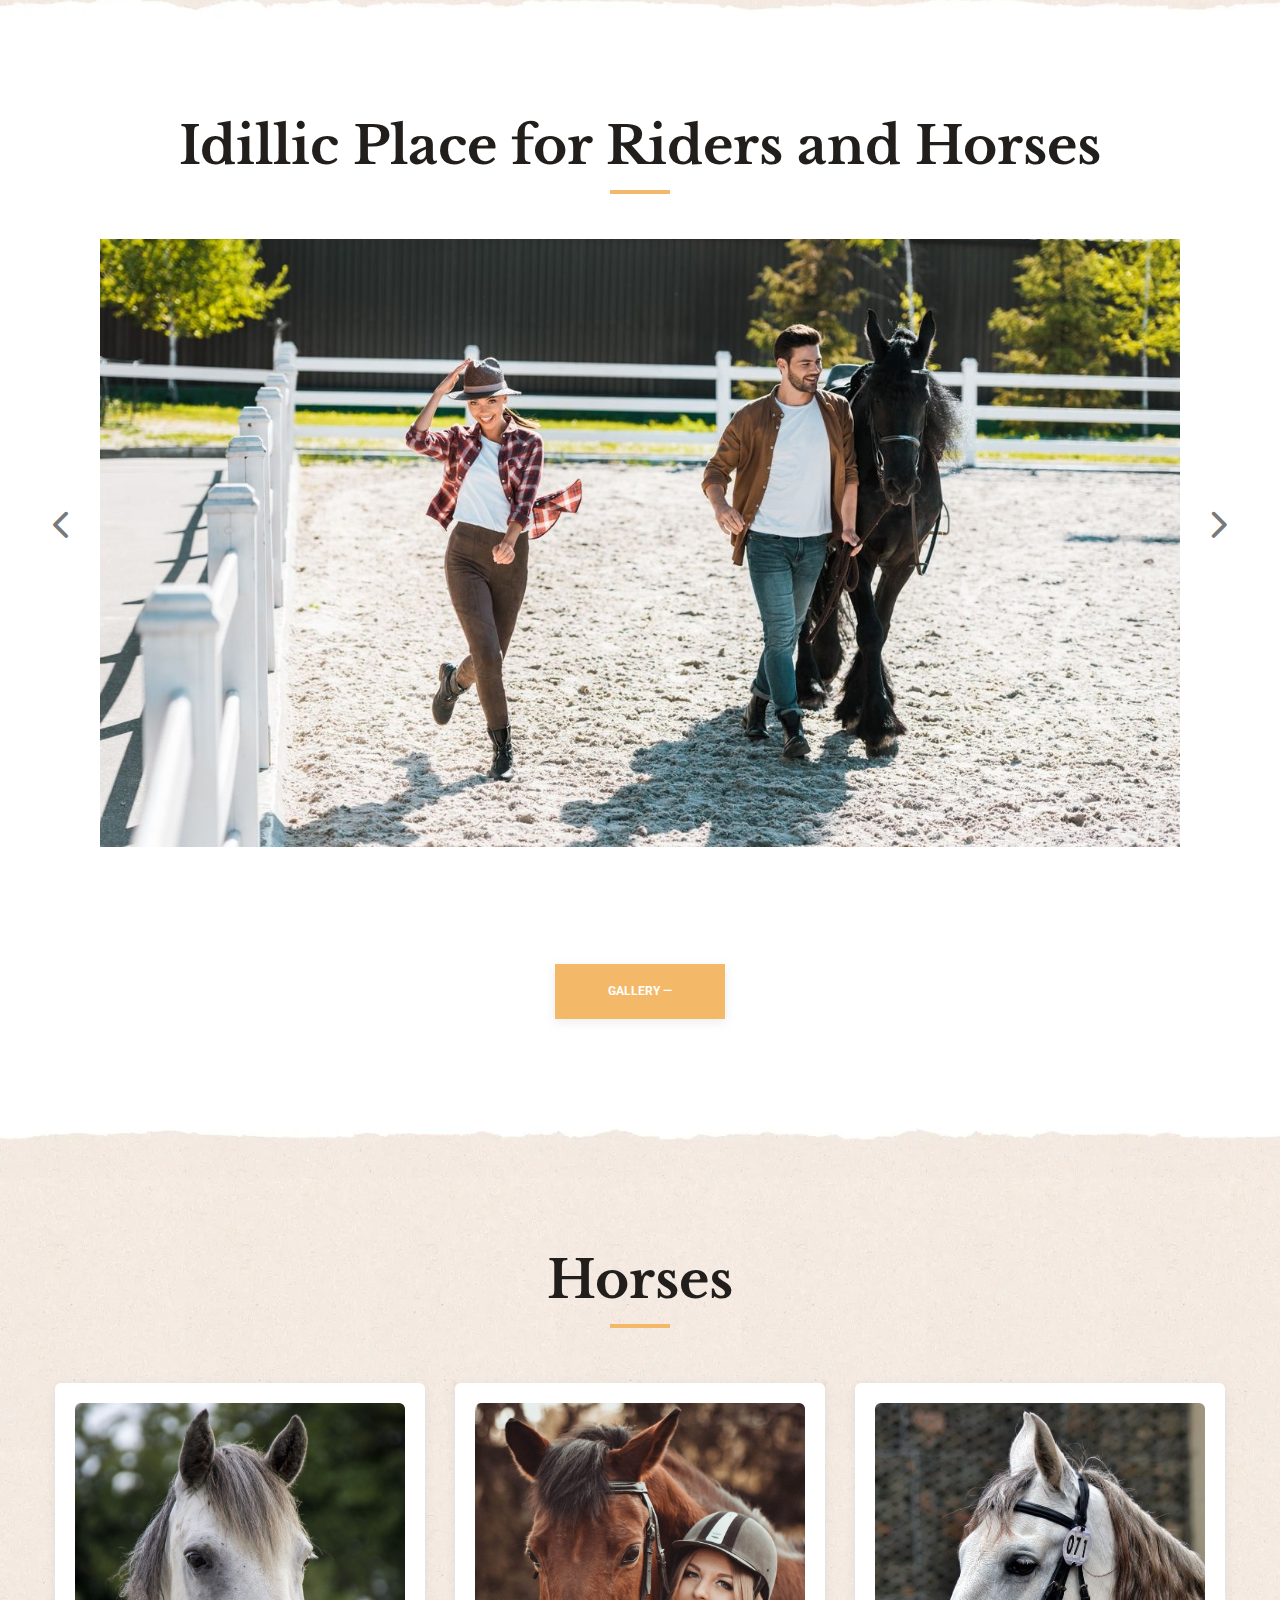
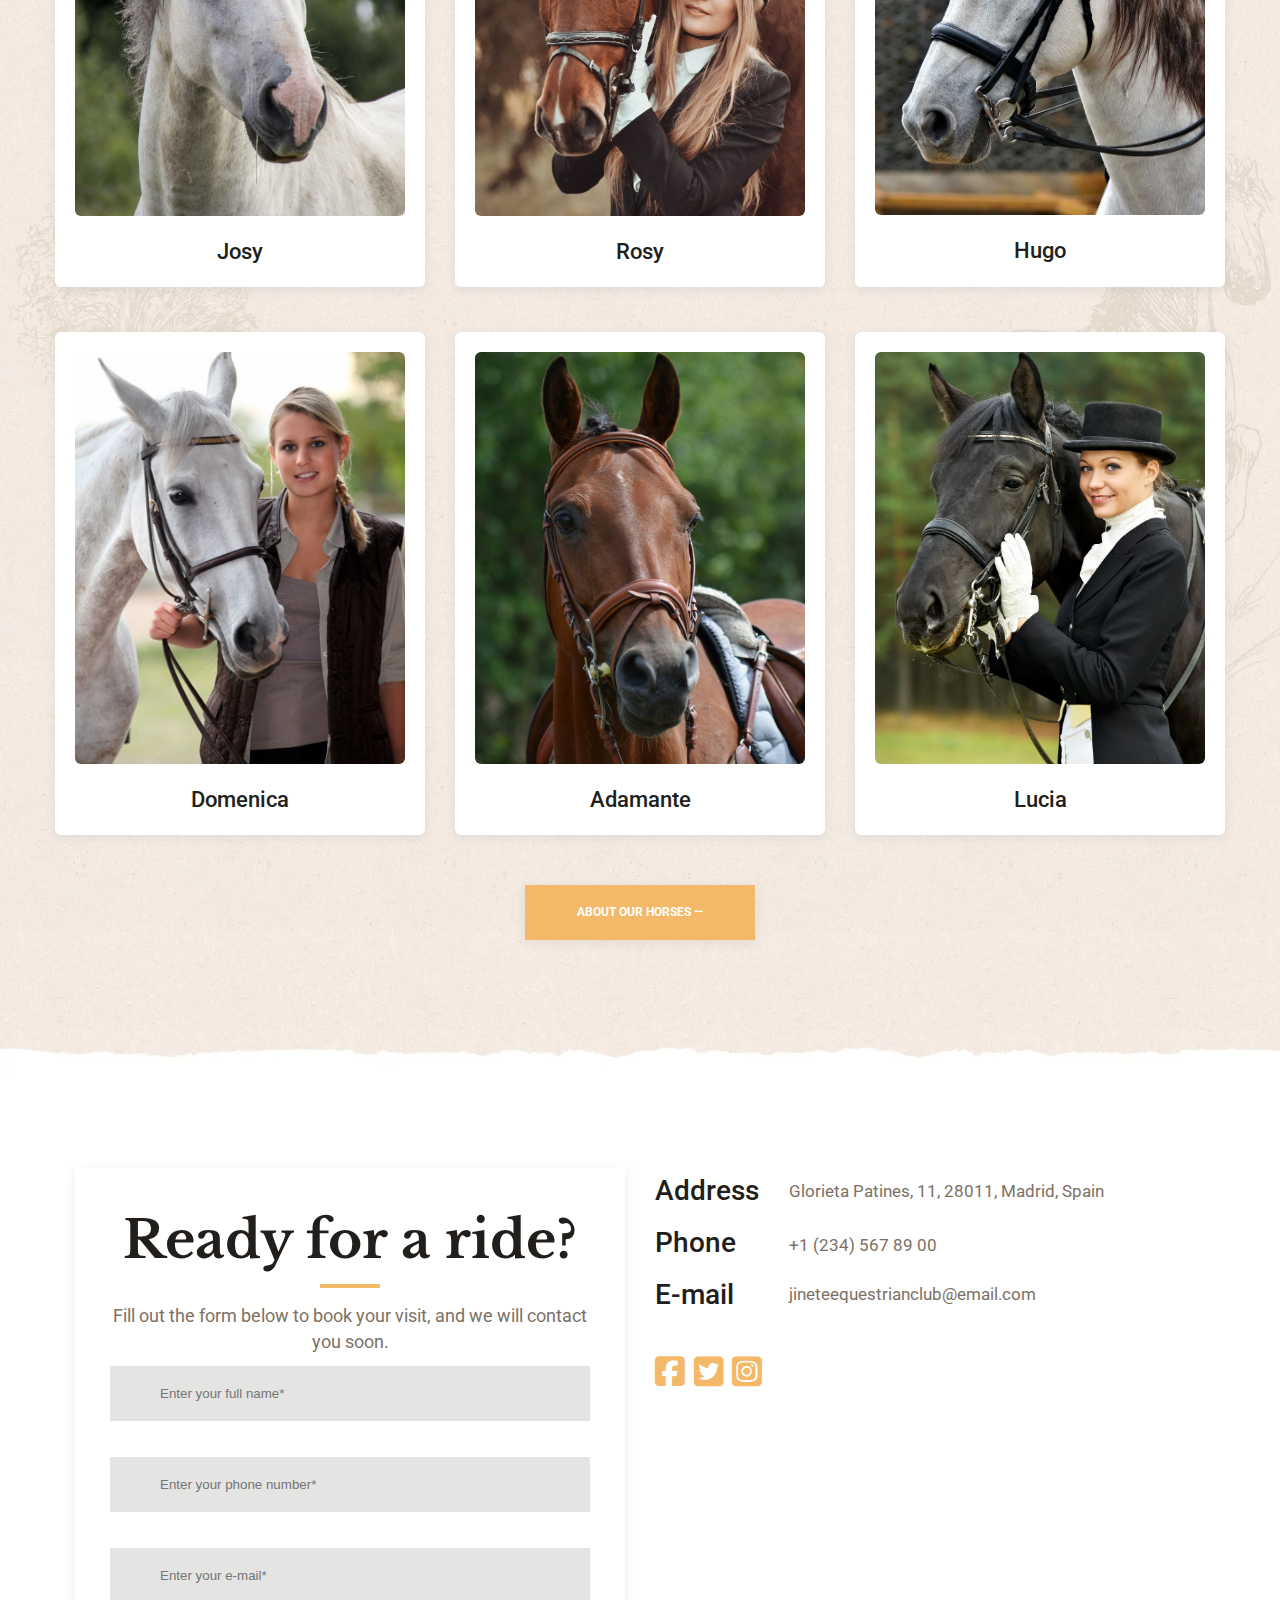
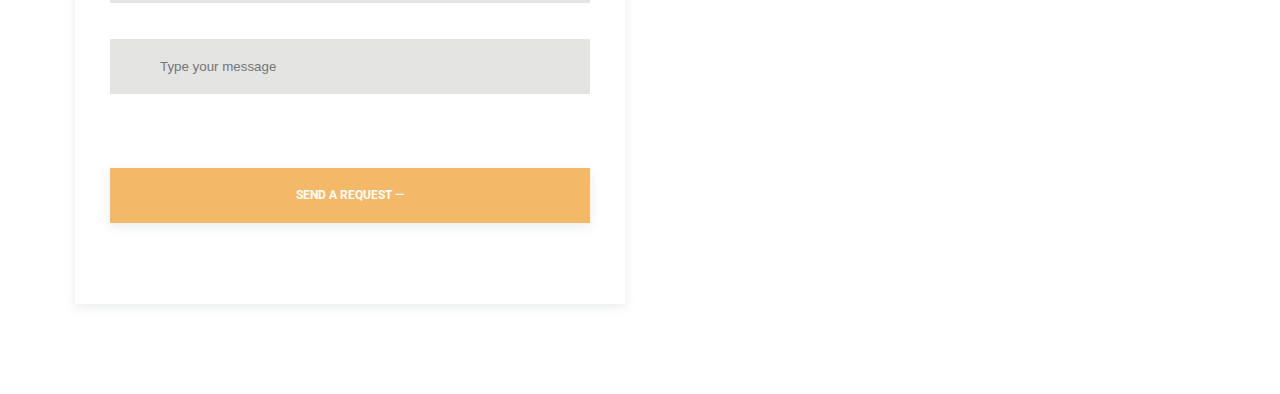
==== commit d7ccb195: "Eddited contacts css for desktop" ====
--- a/index.html
+++ b/index.html
@@ -352,24 +352,50 @@
                     </form>
                 </div>
                 <div class="contacts_information">
-                    <h3 class="contacts__card-heading">
-                        Address
-                    </h3>
-                    <p class="contact-link">
-                        Glorieta Patines, 11, 28011, Madrid, Spain
-                    </p>
-                    <h3 class="contacts__card-heading">
-                        Phone
-                    </h3>
-                    <p class="contact-link">
-                        <a class="contact-link" href="tel:+1 (234) 567 89 00">+1 (234) 567 89 00</a>
-                    </p>
-                    <h3 class="contacts__card-heading">
-                        E-mail
-                    </h3>
-                    <p class="contact-link">
-                        <a class="contact-link" href="mailto:jineteequestrianclub@email.com">jineteequestrianclub@email.com</a>
-                    </p>
+                    <div class="contacts-information-mobile">
+                        <h3 class="contacts__card-heading">
+                            Address
+                        </h3>
+                        <p class="contact-link-description">
+                            Glorieta Patines, 11, 28011, Madrid, Spain
+                        </p>
+                        <h3 class="contacts__card-heading">
+                            Phone
+                        </h3>
+                        <p class="contact-link-description">
+                            <a class="contact-link" href="tel:+1 (234) 567 89 00">+1 (234) 567 89 00</a>
+                        </p>
+                        <h3 class="contacts__card-heading">
+                            E-mail
+                        </h3>
+                        <p class="contact-link-description">
+                            <a class="contact-link" href="mailto:jineteequestrianclub@email.com">jineteequestrianclub@email.com</a>
+                        </p>
+                    </div>
+                    <div class="contacts-information-desktop">
+                        <div>
+                            <h3 class="contacts__card-heading">
+                                Address
+                            </h3>
+                            <h3 class="contacts__card-heading">
+                                Phone
+                            </h3>
+                            <h3 class="contacts__card-heading">
+                                E-mail
+                            </h3>
+                        </div>
+                        <div>
+                            <p class="contact-link-description first-link">
+                                Glorieta Patines, 11, 28011, Madrid, Spain
+                            </p>
+                            <p class="contact-link-description second-link">
+                                <a class="contact-link" href="tel:+1 (234) 567 89 00">+1 (234) 567 89 00</a>
+                            </p>
+                            <p class="contact-link-description third-link">
+                                <a class="contact-link" href="mailto:jineteequestrianclub@email.com">jineteequestrianclub@email.com</a>
+                            </p>
+                        </div>
+                    </div>
                     <div class="contacts_social-links">
                         <a class="social-icon" href="">
                             <i class="fa-brands fa-square-facebook"></i>
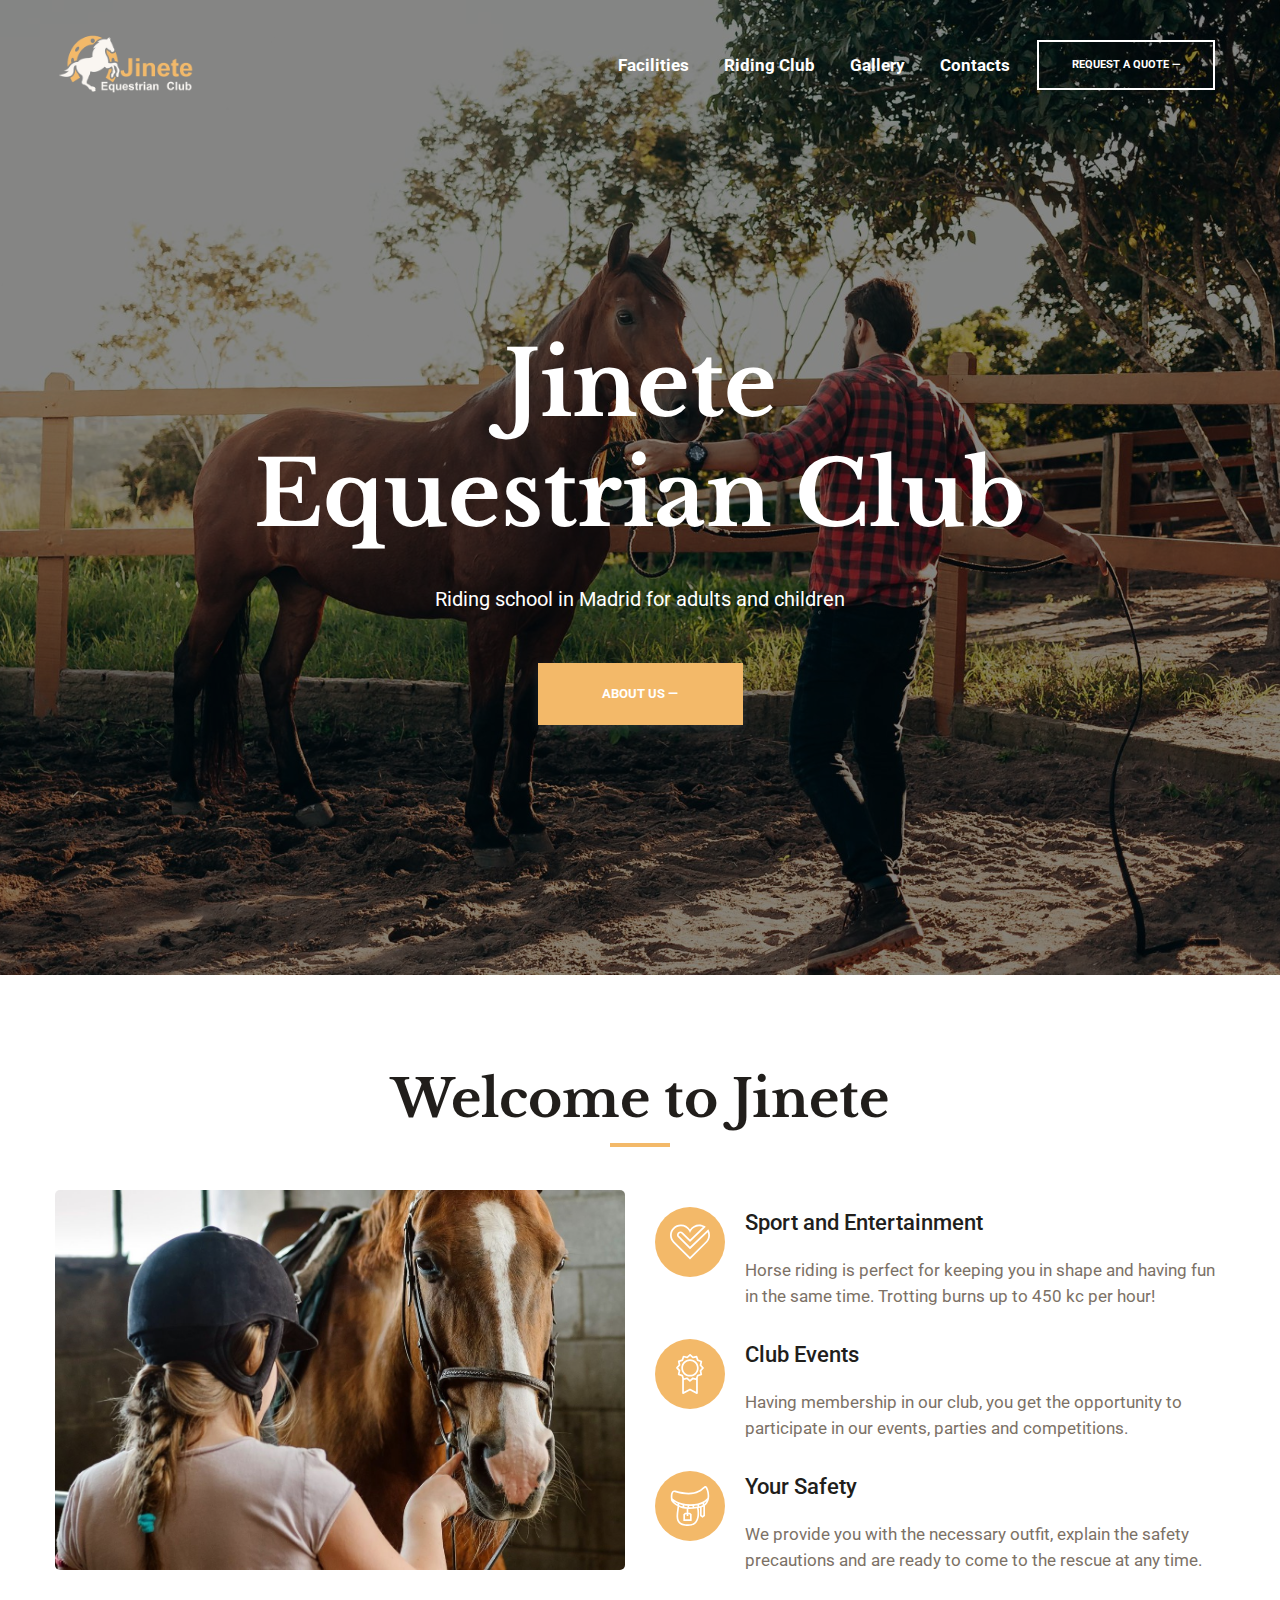
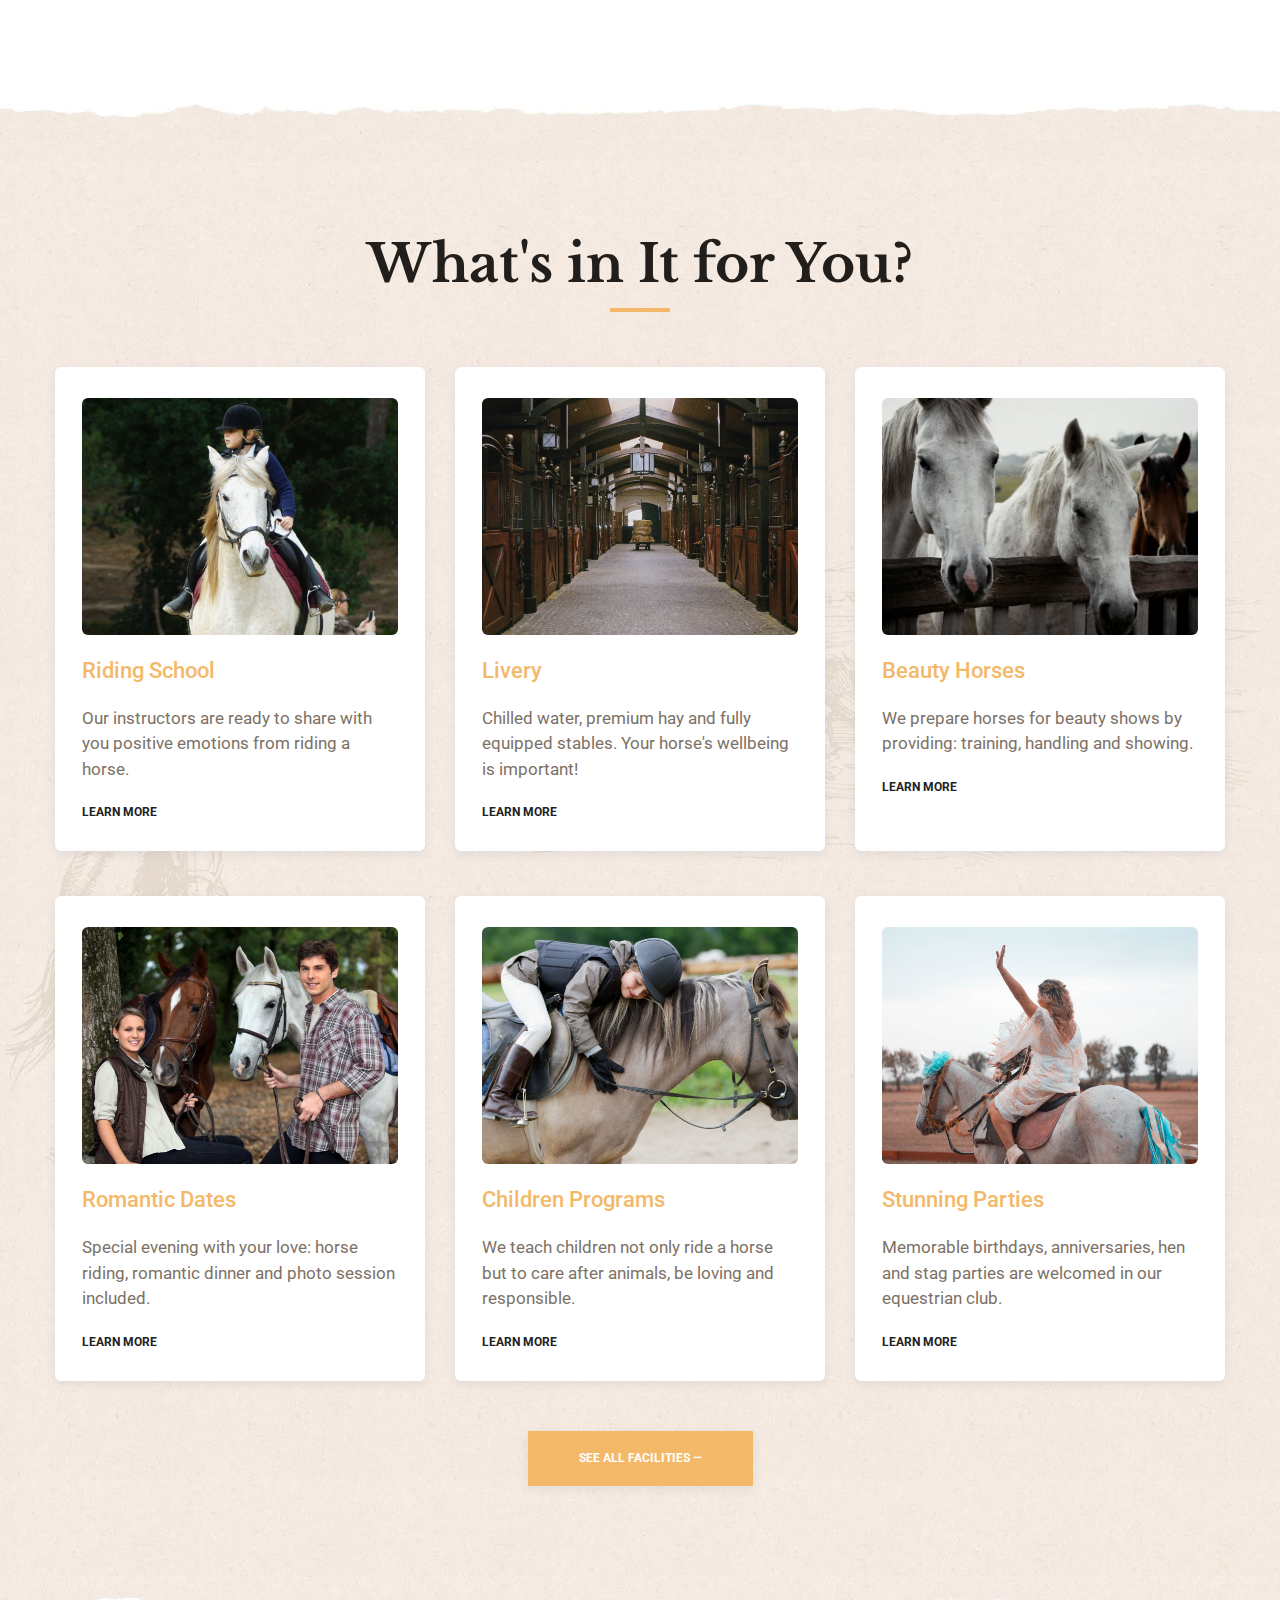
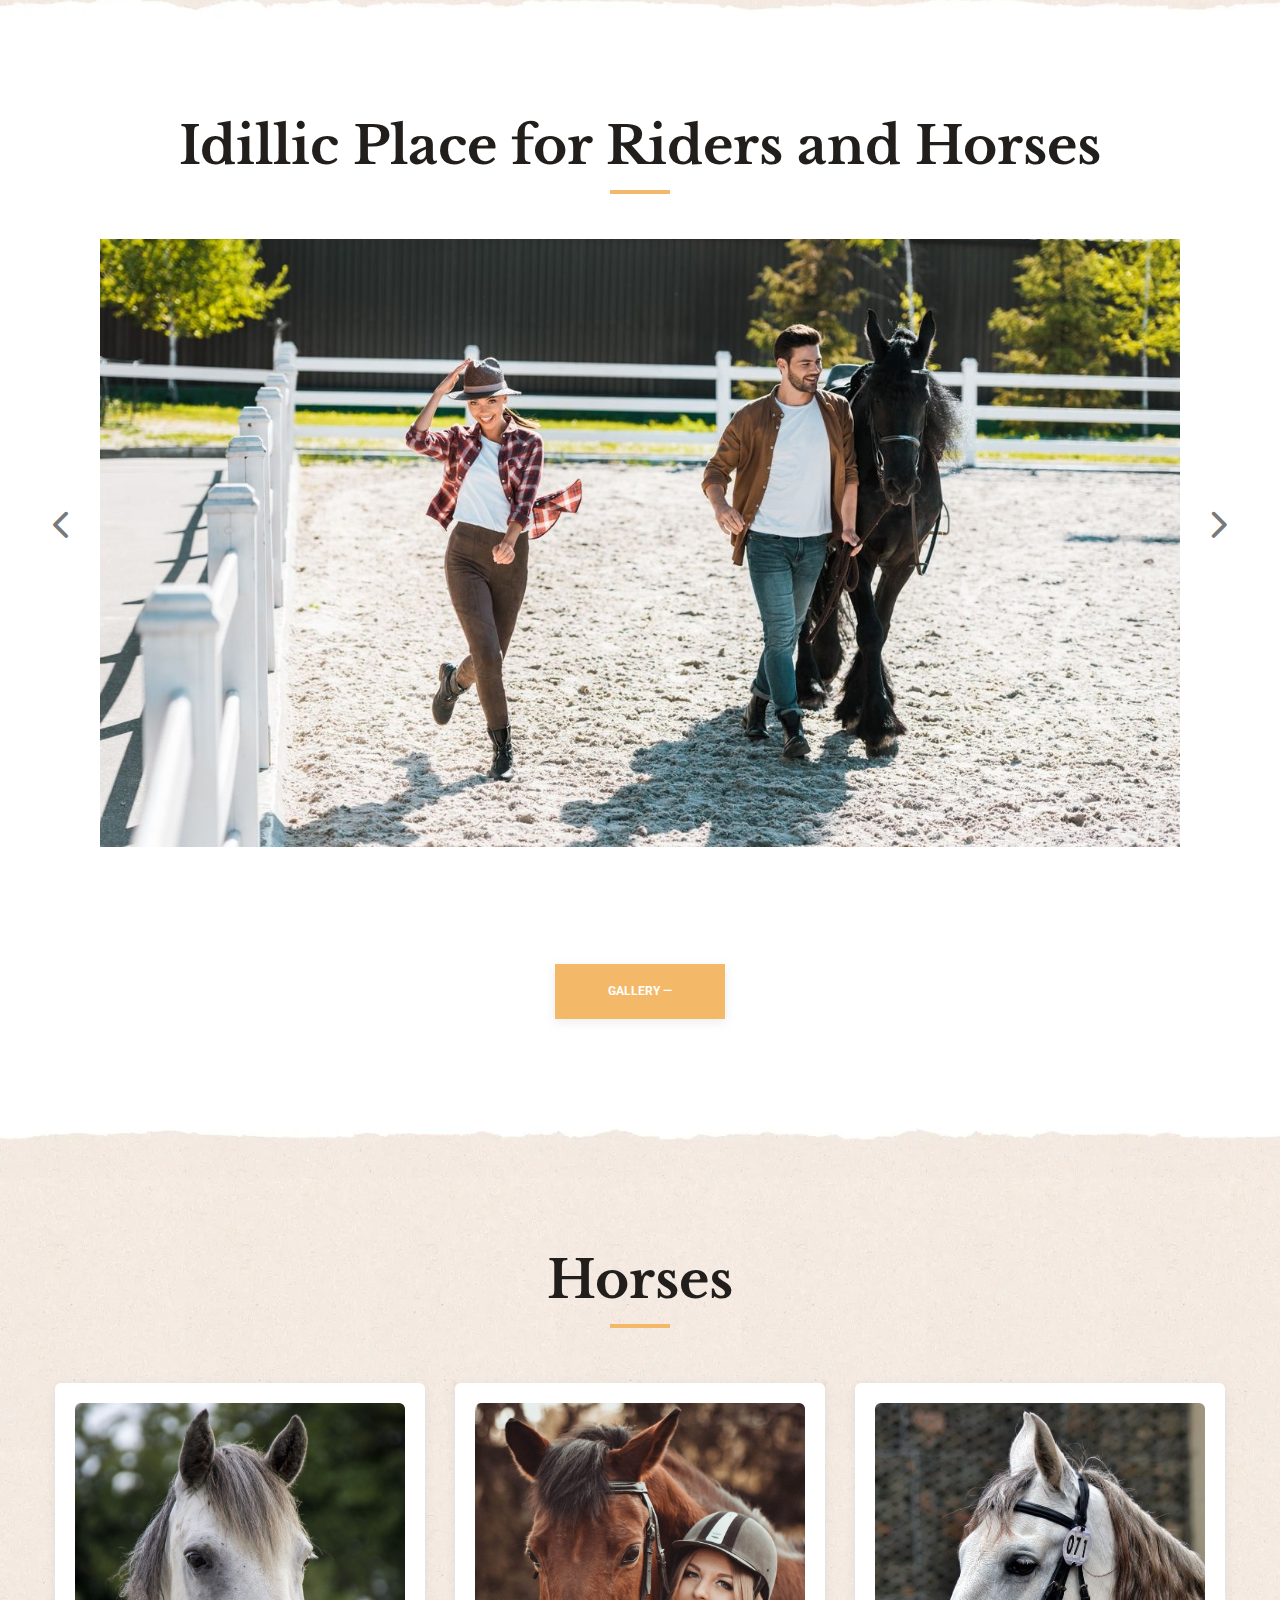
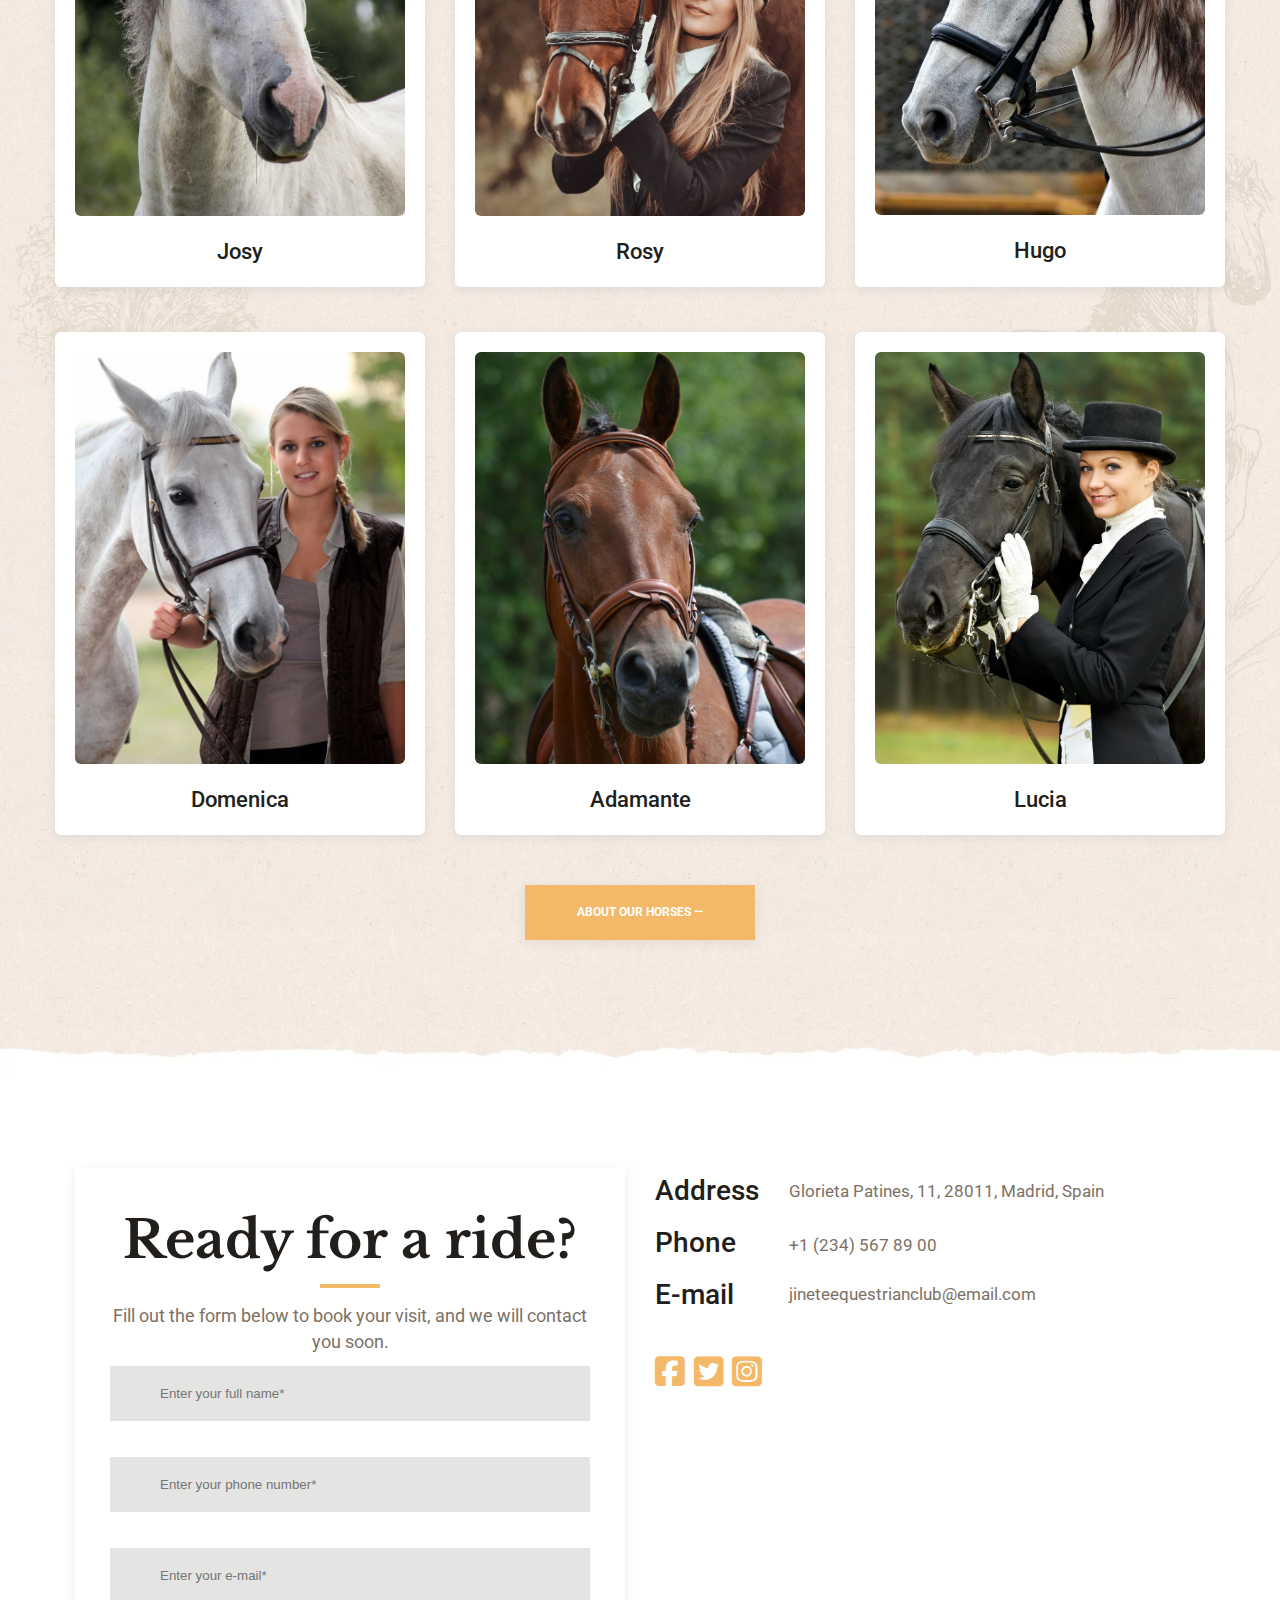
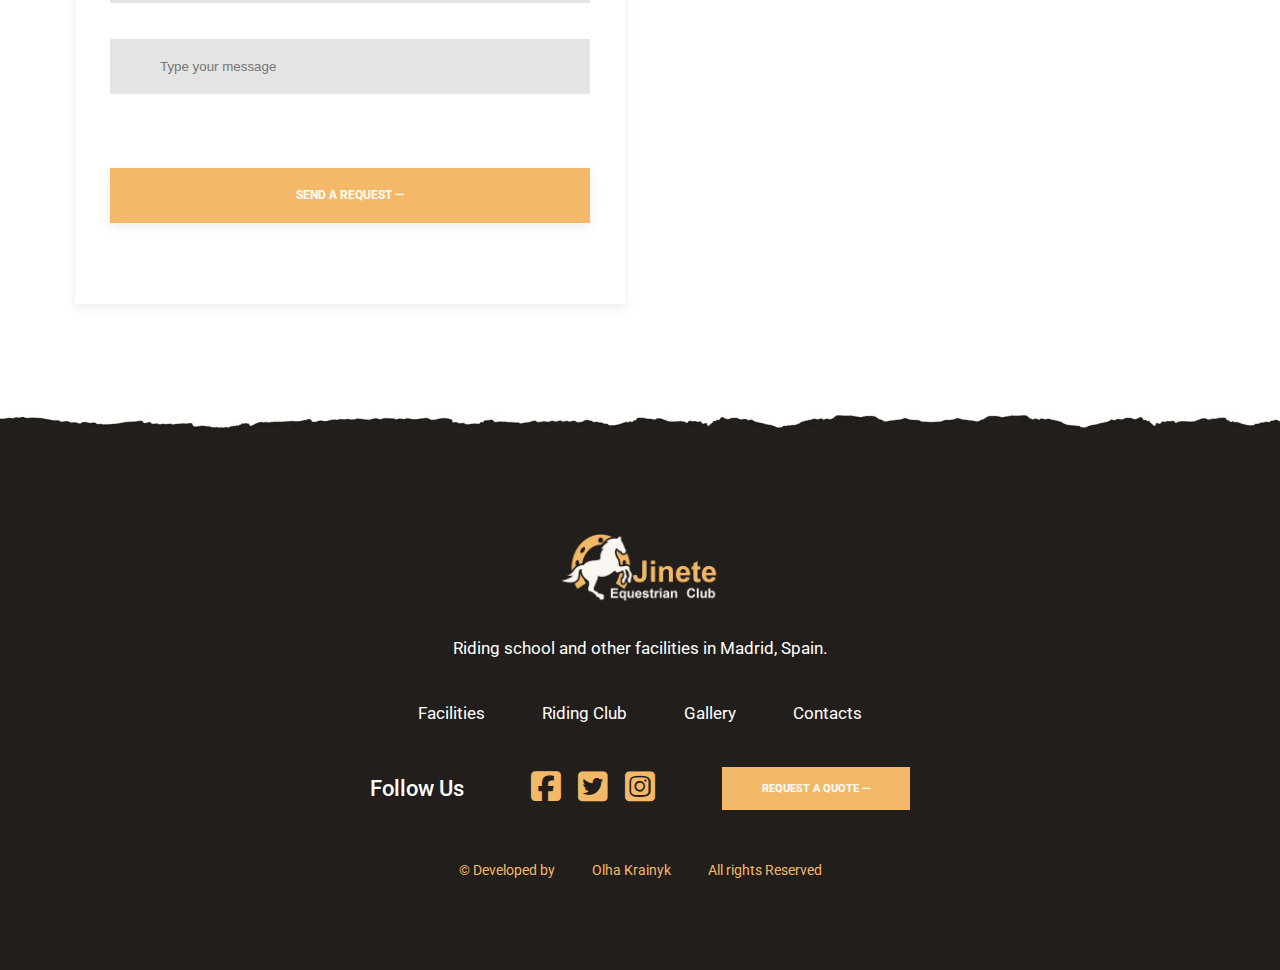
==== commit 8930ee21: "Added Footer" ====
--- a/index.html
+++ b/index.html
@@ -20,19 +20,19 @@
                 <div></div>
             </div>
             <nav class="menu-links">
-                <a href="#" class="link-name">Facilities</a>
-                <a href="#" class="link-name">Riding Club</a>
-                <a href="#" class="link-name">Gallery</a>
-                <a href="#" class="link-name">Contacts</a>
-                <a href="#" class="link-button">REQUEST A QUOTE ―</a>
+                <a href="facilities" class="link-name">Facilities</a>
+                <a href="horses" class="link-name">Riding Club</a>
+                <a href="gallery" class="link-name">Gallery</a>
+                <a href="contacts" class="link-name">Contacts</a>
+                <a href="contacts" class="link-button">REQUEST A QUOTE ―</a>
             </nav>
         </div>
         <div class="burger-links">
-            <a href="#" class="link-name">Facilities</a>
-            <a href="#" class="link-name">Riding Club</a>
-            <a href="#" class="link-name">Gallery</a>
-            <a href="#" class="link-name">Contacts</a>
-            <a href="#" class="link-button">REQUEST A QUOTE </a>
+            <a href="facilities" class="link-name">Facilities</a>
+            <a href="horses" class="link-name">Riding Club</a>
+            <a href="gallery" class="link-name">Gallery</a>
+            <a href="contacts" class="link-name">Contacts</a>
+            <a href="contacts" class="link-button">REQUEST A QUOTE </a>
         </div>
 
         <section class="page__cover">
@@ -115,7 +115,7 @@
         <div>
             <img src="img/facilities/upper-part.webp" alt="Background">
         </div>
-        <section class="facilities page_section">            
+        <section class="facilities page_section" id="facilities">            
             <div class="facilities__container">
                 <h2 class="section_heading">
                     What's in It for You?
@@ -215,7 +215,7 @@
         </div>
 
         <!--Gallery-->
-        <section class="gallery page_section">
+        <section class="gallery page_section" id="gallery">
             <div class="gallery__container">
                 <h2 class="section_heading">
                     Idillic Place for Riders and Horses
@@ -257,7 +257,7 @@
         <div>
             <img src="img/horses/upper-part.webp" alt="Background">
         </div>
-        <section class="horses page_section">
+        <section class="horses page_section" id="horses">
             <div class="horses__container">
                 <h2 class="section_heading">
                     Horses
@@ -324,7 +324,7 @@
         </div>
 
         <!--Contacts-->
-        <section class="contacts page_section">
+        <section class="contacts page_section" id="contacts">
             <div class="contacts__container">
                 <div class="contacts_form">
                     <h2 class="section_heading">
@@ -385,25 +385,25 @@
                             </h3>
                         </div>
                         <div>
-                            <p class="contact-link-description first-link">
+                            <p class="contact-link-description" id="first-link">
                                 Glorieta Patines, 11, 28011, Madrid, Spain
                             </p>
-                            <p class="contact-link-description second-link">
+                            <p class="contact-link-description" id="second-link">
                                 <a class="contact-link" href="tel:+1 (234) 567 89 00">+1 (234) 567 89 00</a>
                             </p>
-                            <p class="contact-link-description third-link">
+                            <p class="contact-link-description" id="third-link">
                                 <a class="contact-link" href="mailto:jineteequestrianclub@email.com">jineteequestrianclub@email.com</a>
                             </p>
                         </div>
                     </div>
                     <div class="contacts_social-links">
-                        <a class="social-icon" href="">
+                        <a class="social-icon" href="https://www.facebook.com/">
                             <i class="fa-brands fa-square-facebook"></i>
                         </a>
-                        <a class="social-icon" href="">
+                        <a class="social-icon" href="https://twitter.com/home">
                             <i class="fa-brands fa-square-twitter"></i>
                         </a>
-                        <a class="social-icon" href="">
+                        <a class="social-icon" href="https://www.instagram.com/">
                             <i class="fa-brands fa-square-instagram"></i>
                         </a>
                     </div>
@@ -417,6 +417,55 @@
 
     <!--Footer-->
     <footer>
+        <div>
+            <img src="img/footer/upper-part.webp" alt="Background">
+        </div>
+        <div class="footer page_section">
+            <div class="footer__container">
+                <div class="footer_logo">
+                    <img src="img/header/logo.png" alt="Riding school logo">
+                </div>
+                <p class="footer_slogan">
+                    Riding school and other facilities in Madrid, Spain.
+                </p>
+                <nav class="footer_links">
+                    <a href="facilities" class="footer_link-name">Facilities</a>
+                    <a href="horses" class="footer_link-name">Riding Club</a>
+                    <a href="gallery" class="footer_link-name">Gallery</a>
+                    <a href="contacts" class="footer_link-name">Contacts</a>
+                </nav>
+                <div class="footer_social-links">
+                    <h3 class="footer_links-heading">
+                        Follow Us
+                    </h3>
+                    <div class="footer_links-icons">
+                        <a class="social-icon" href="https://www.facebook.com/">
+                            <i class="fa-brands fa-square-facebook"></i>
+                        </a>
+                        <a class="social-icon" href="https://twitter.com/home">
+                            <i class="fa-brands fa-square-twitter"></i>
+                        </a>
+                        <a class="social-icon" href="https://www.instagram.com/">
+                            <i class="fa-brands fa-square-instagram"></i>
+                        </a>
+                    </div>
+                    <a href="contacts" class="page__button footer_button">
+                        Request a quote ―
+                    </a>
+                </div>
+                <div class="footer_copyright">
+                    <p class="footer_copyright-content">
+                        © Developed by
+                    </p>
+                    <p class="footer_copyright-content">
+                        Olha Krainyk
+                    </p>
+                    <p class="footer_copyright-content">
+                        All rights Reserved
+                    </p>
+                </div>
+            </div>
+        </div>
 
     </footer>
 
--- a/css/index.css
+++ b/css/index.css
@@ -5,3 +5,4 @@
 @import url(gallery.css);
 @import url(horses.css);
 @import url(contacts.css);
+@import url(footer.css);